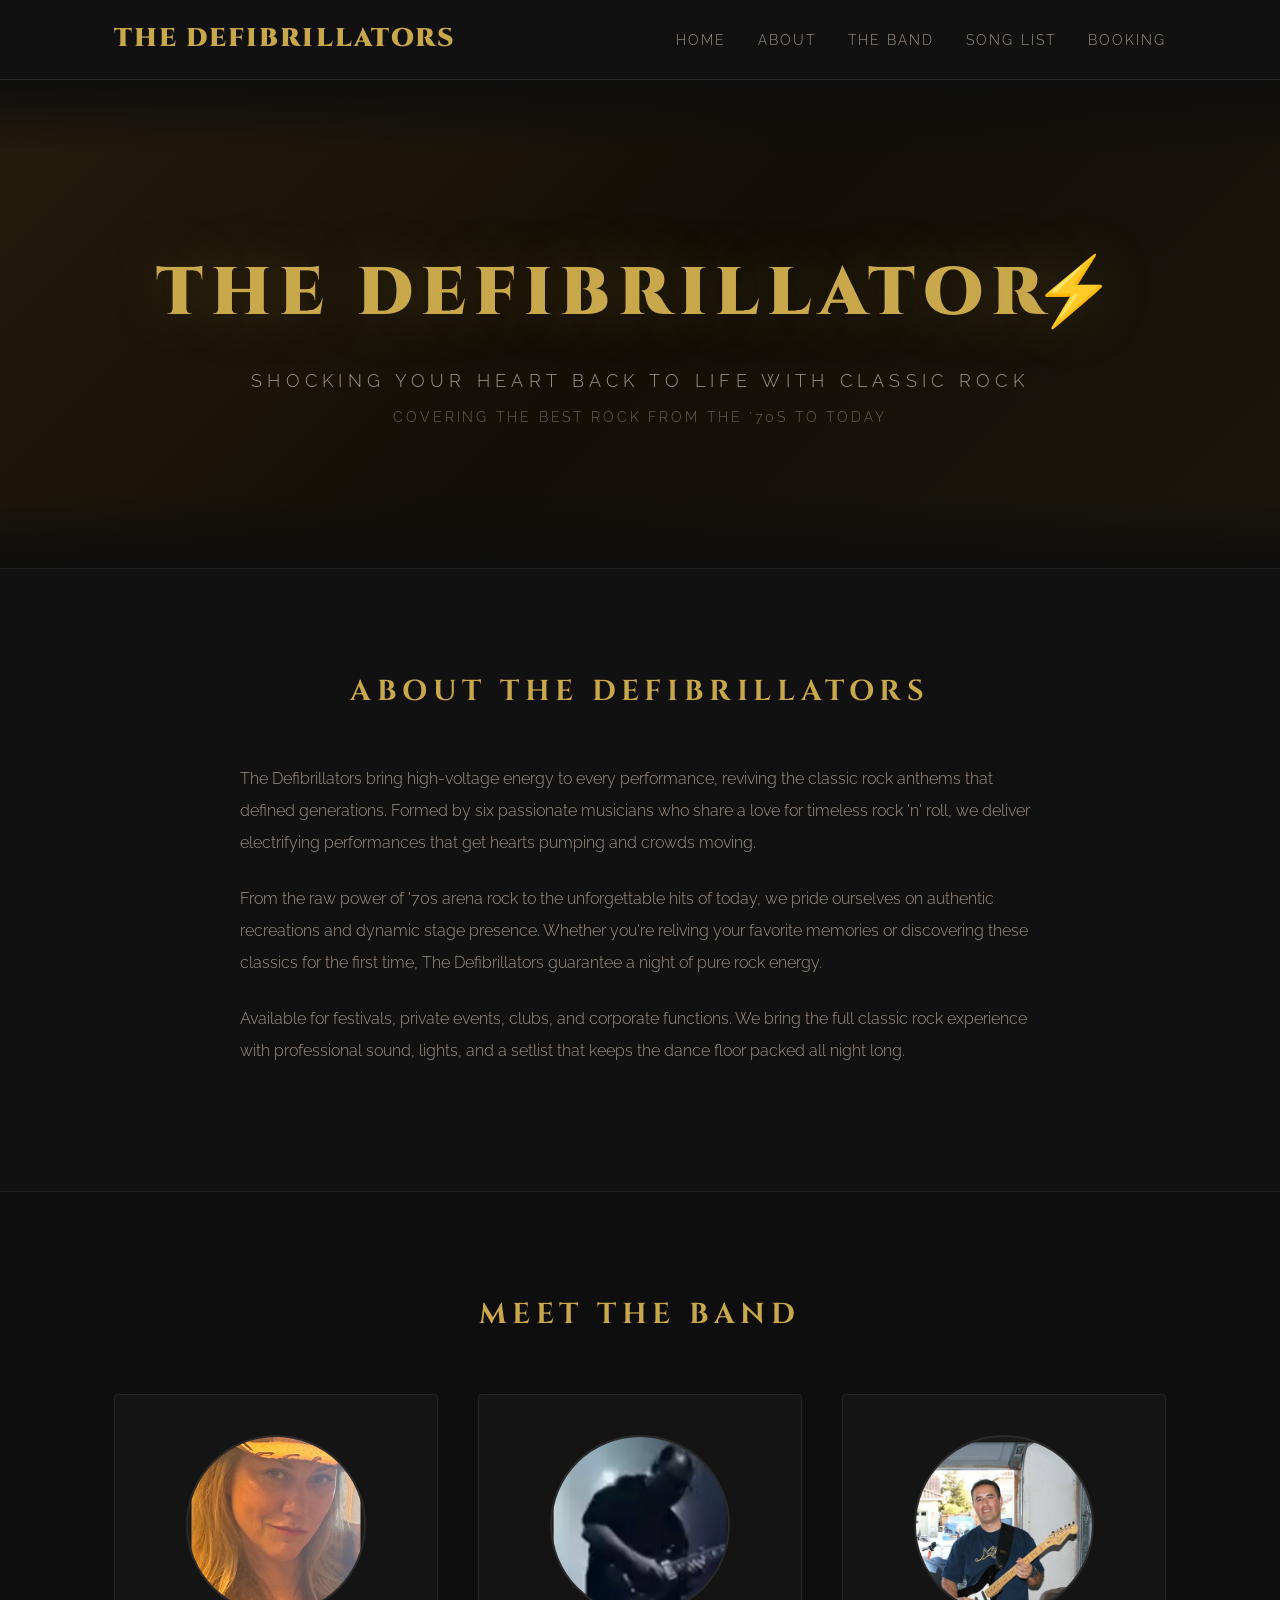
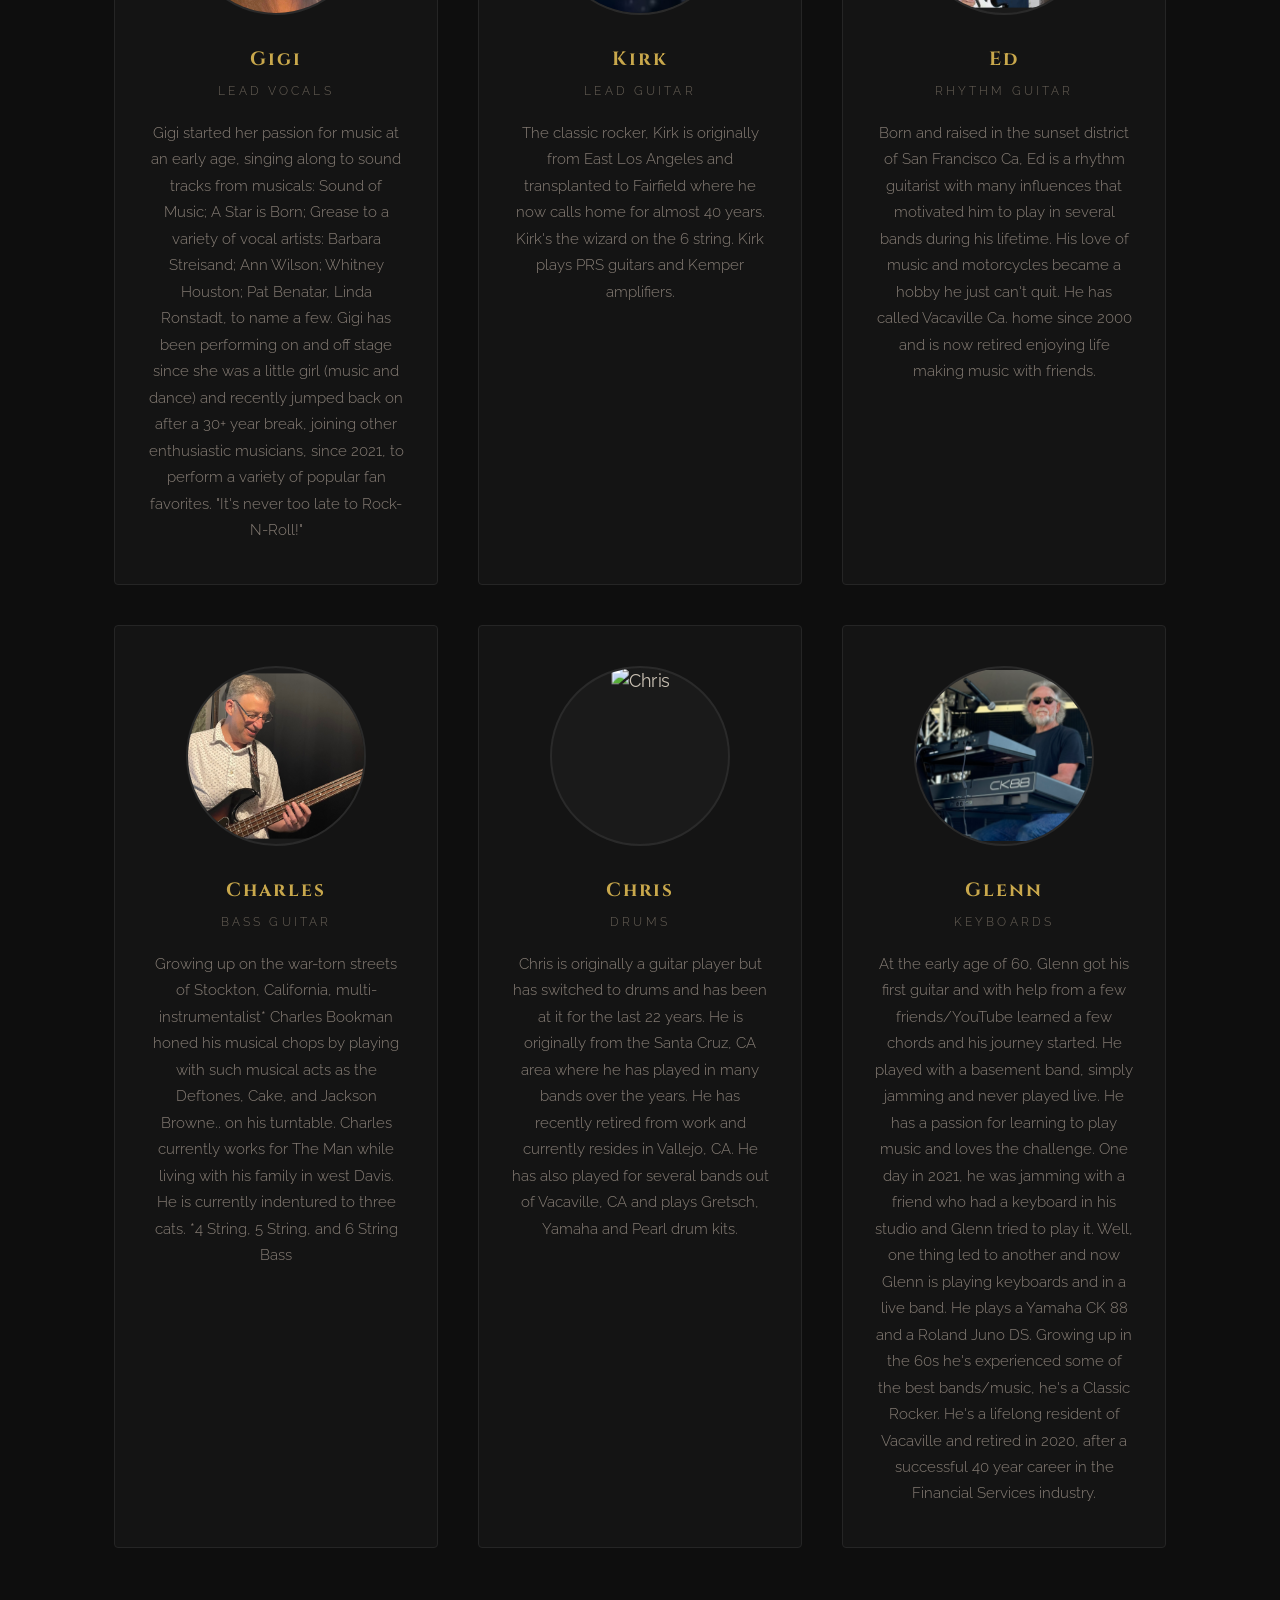
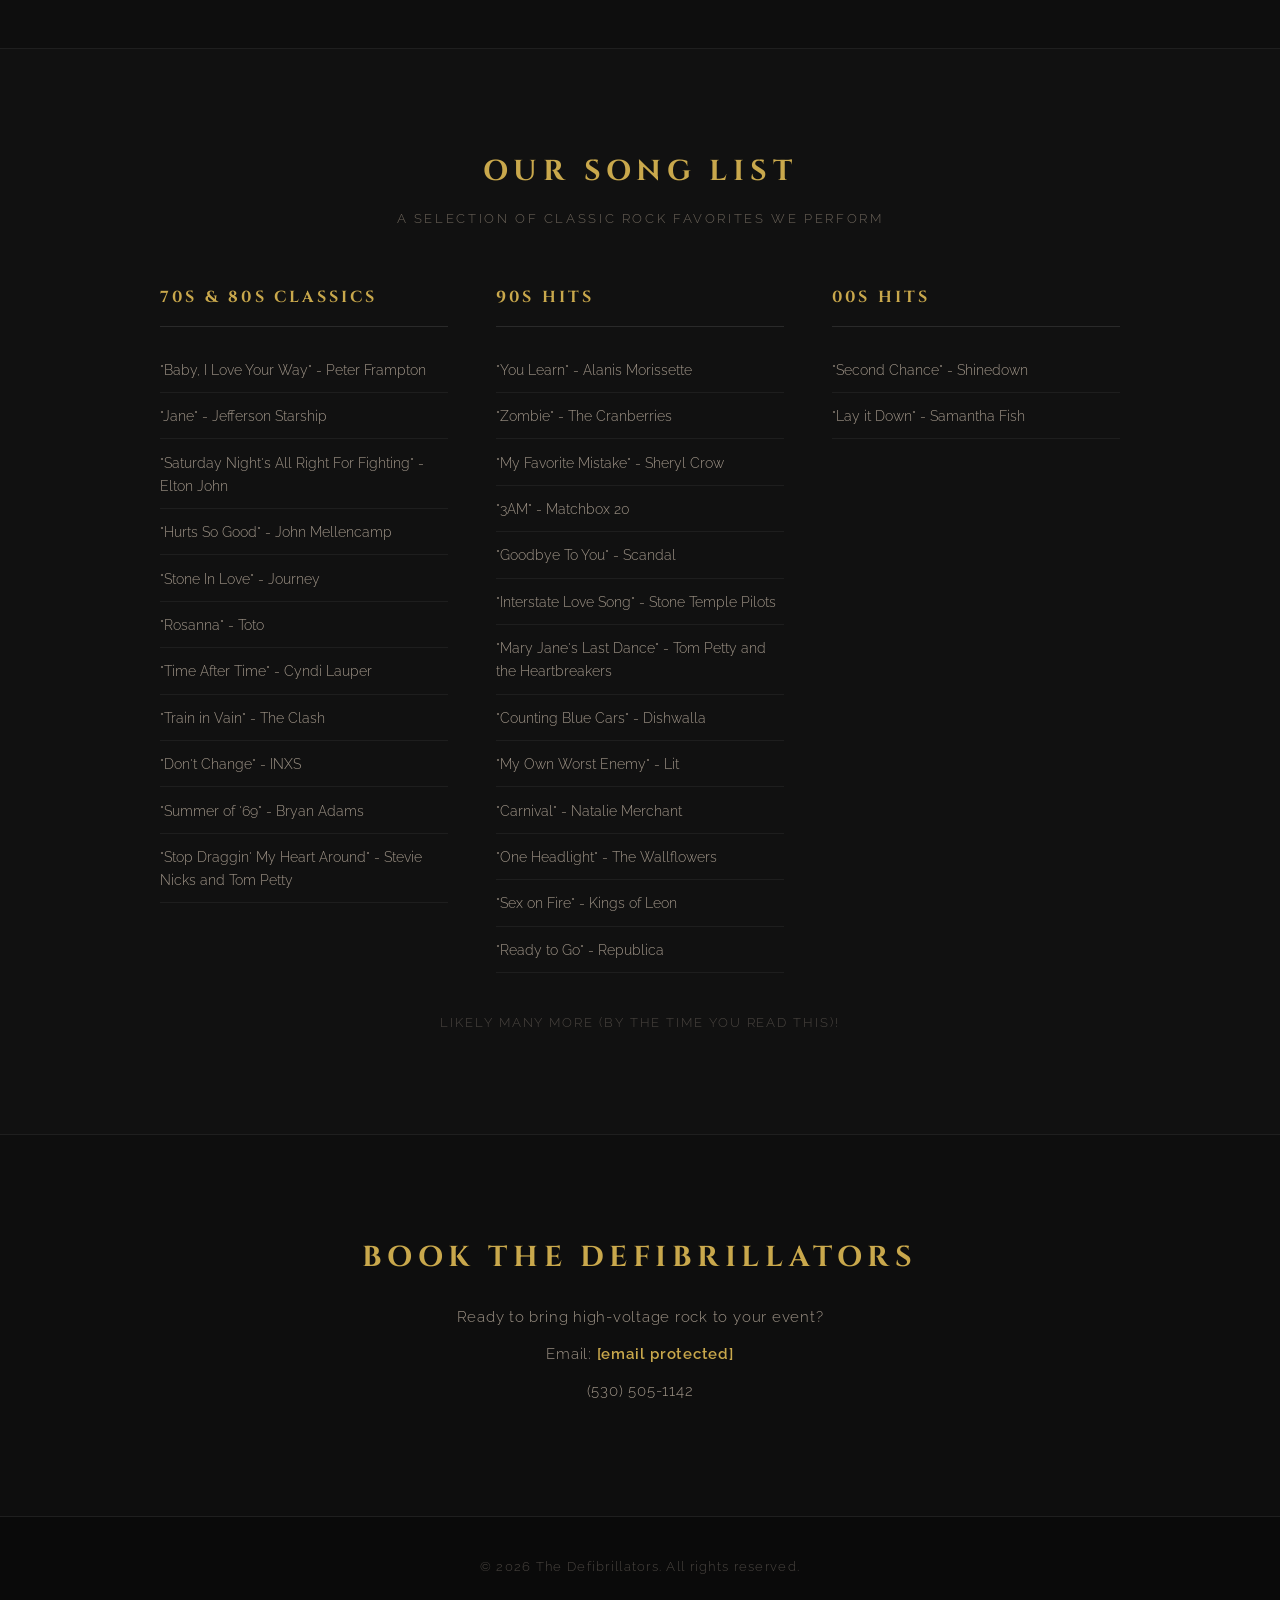
==== index.html @ 30bf66b8 "first commit" ====
<!DOCTYPE html>
<html lang="en">
<head>
    <meta charset="UTF-8">
    <meta name="viewport" content="width=device-width, initial-scale=1.0">
    <title>The Defibrillators - Classic Rock Cover Band</title>
    <link rel="stylesheet" href="styles.css">
</head>
<body>
    <header>
        <nav>
            <div class="logo">The Defibrillators</div>
            <ul class="nav-menu">
                <li><a href="index.html#home">Home</a></li>
                <li><a href="index.html#about">About</a></li>
                <li><a href="index.html#band">The Band</a></li>
                <li><a href="index.html#songs">Song List</a></li>
                <li><a href="index.html#contact">Booking</a></li>
            </ul>
        </nav>
    </header>

    <section id="home" class="hero">
        <div class="hero-content">
            <h1>The Defibrillator<span style="display:inline-block; margin-left:-0.30em; white-space:nowrap;">⚡</span></h1>
            <p class="tagline">Shocking your heart back to life with classic rock</p>
            <p class="subtitle">Covering the best rock from the '70s to today</p>
        </div>
    </section>

    <section id="about" class="about-section">
        <div class="container">
            <h2>About The Defibrillators</h2>
            <div class="band-bio">
                <p>The Defibrillators bring high-voltage energy to every performance, reviving the classic rock anthems that defined generations. Formed by six passionate musicians who share a love for timeless rock 'n' roll, we deliver electrifying performances that get hearts pumping and crowds moving.</p>
                <p>From the raw power of '70s arena rock to the unforgettable hits of today, we pride ourselves on authentic recreations and dynamic stage presence. Whether you're reliving your favorite memories or discovering these classics for the first time, The Defibrillators guarantee a night of pure rock energy.</p>
                <p>Available for festivals, private events, clubs, and corporate functions. We bring the full classic rock experience with professional sound, lights, and a setlist that keeps the dance floor packed all night long.</p>
            </div>
        </div>
    </section>

    <section id="band" class="musicians-section">
        <div class="container">
            <h2>Meet The Band</h2>
            <div class="musicians-grid">
                <div class="musician-card">
                    <div class="musician-photo">
			    <img src="gigi.jpg" alt="Kirk" style="transform: scale(1.3);">
                    </div>
                    <h3>Gigi</h3>
                    <p class="instrument">Lead Vocals</p>
                    <p class="bio">Gigi started her passion for music at an early age, singing along to sound tracks from musicals: Sound of Music; A Star is Born; Grease to a variety of vocal artists: Barbara Streisand; Ann Wilson; Whitney Houston; Pat Benatar, Linda Ronstadt, to name a few. Gigi has been performing on and off stage since she was a little girl (music and dance) and recently jumped back on after a 30+ year break, joining other enthusiastic musicians, since 2021, to perform a variety of popular fan favorites. "It's never too late to Rock-N-Roll!"</p>
                </div>

                <div class="musician-card">
                    <div class="musician-photo">
			    <img src="kirk.jpg" alt="Kirk" style="transform: scale(1.2);">
                    </div>
                    <h3>Kirk</h3>
                    <p class="instrument">Lead Guitar</p>
                    <p class="bio">The classic rocker, Kirk is originally from East Los Angeles and transplanted to Fairfield where he now calls home for almost 40 years. Kirk's the wizard on the 6 string. Kirk plays PRS guitars and Kemper amplifiers.</p>
                </div>

                <div class="musician-card">
                    <div class="musician-photo">
			    <img src="ed.jpg" alt="Ed" style="transform: scale(1.4);">
                    </div>
                    <h3>Ed</h3>
                    <p class="instrument">Rhythm Guitar</p>
                    <p class="bio">Born and raised in the sunset district of San Francisco Ca, Ed is a rhythm guitarist with many influences that motivated him to play in several bands during his lifetime. His love of music and motorcycles became a hobby he just can't quit. He has called Vacaville Ca. home since 2000 and is now retired enjoying life making music with friends.</p>
                </div>

                <div class="musician-card">
                    <div class="musician-photo">
			    <img src="charles.jpg" alt="Charles" style="transform: scale(1.4);">
                    </div>
                    <h3>Charles</h3>
                    <p class="instrument">Bass Guitar</p>
                    <p class="bio">Growing up on the war-torn streets of Stockton, California, multi-instrumentalist* Charles Bookman honed his musical chops by playing with such musical acts as the Deftones, Cake, and Jackson Browne.. on his turntable. Charles currently works for The Man while living with his family in west Davis. He is currently indentured to three cats. *4 String, 5 String, and 6 String Bass</p>
                </div>

                <div class="musician-card">
                    <div class="musician-photo">
			    <img src="chris.jpg" alt="Chris" style="transform: scale(1.1);">
                    </div>
                    <h3>Chris</h3>
                    <p class="instrument">Drums</p>
                    <p class="bio">Chris is originally a guitar player but has switched to drums and has been at it for the last 22 years. He is originally from the Santa Cruz, CA area where he has played in many bands over the years. He has recently retired from work and currently resides in Vallejo, CA. He has also played for several bands out of Vacaville, CA and plays Gretsch, Yamaha and Pearl drum kits.</p>
                </div>

                <div class="musician-card">
                    <div class="musician-photo">
			    <img src="glenn.jpg">
                    </div>
                    <h3>Glenn</h3>
                    <p class="instrument">Keyboards</p>
                    <p class="bio">At the early age of 60, Glenn got his first guitar and with help from a few friends/YouTube learned a few chords and his journey started. He played with a basement band, simply jamming and never played live. He has a passion for learning to play music and loves the challenge. One day in 2021, he was jamming with a friend who had a keyboard in his studio and Glenn tried to play it. Well, one thing led to another and now Glenn is playing keyboards and in a live band. He plays a Yamaha CK 88 and a Roland Juno DS. Growing up in the 60s he's experienced some of the best bands/music, he's a Classic Rocker. He's a lifelong resident of Vacaville and retired in 2020, after a successful 40 year career in the Financial Services industry.</p>
                </div>
            </div>
        </div>
    </section>

    <section id="songs" class="songs-section">
        <div class="container">
            <h2>Our Song List</h2>
            <p class="songs-intro">A selection of classic rock favorites we perform</p>
            
            <div class="songs-columns">
                <div class="song-column">
                    <h3>70s &amp; 80s Classics</h3>
                    <ul>
                        <li>"Baby, I Love Your Way" - Peter Frampton</li>
                        <li>"Jane" - Jefferson Starship</li>
                        <li>"Saturday Night's All Right For Fighting" - Elton John</li>
                        <li>"Hurts So Good" - John Mellencamp</li>
                        <li>"Stone In Love" - Journey</li>
                        <li>"Rosanna" - Toto</li>
                        <li>"Time After Time" - Cyndi Lauper</li>
                        <li>"Train in Vain" - The Clash</li>
                        <li>"Don't Change" - INXS</li>
                        <li>"Summer of '69" - Bryan Adams</li>
                        <li>"Stop Draggin' My Heart Around" - Stevie Nicks and Tom Petty</li>
                    </ul>
                </div>

                <div class="song-column">
                    <h3>90s Hits</h3>
                    <ul>
                        <li>"You Learn" - Alanis Morissette</li>
                        <li>"Zombie" - The Cranberries</li>
                        <li>"My Favorite Mistake" - Sheryl Crow</li>
                        <li>"3AM" - Matchbox 20</li>
                        <li>"Goodbye To You" - Scandal</li>
                        <li>"Interstate Love Song" - Stone Temple Pilots</li>
                        <li>"Mary Jane's Last Dance" - Tom Petty and the Heartbreakers</li>
                        <li>"Counting Blue Cars" - Dishwalla</li>
                        <li>"My Own Worst Enemy" - Lit</li>
                        <li>"Carnival" - Natalie Merchant</li>
                        <li>"One Headlight" - The Wallflowers</li>
                        <li>"Sex on Fire" - Kings of Leon</li>
                        <li>"Ready to Go" - Republica</li>
                    </ul>
                </div>

                <div class="song-column">
                    <h3>00s Hits</h3>
                    <ul>
                        <li>"Second Chance" - Shinedown</li>
                        <li>"Lay it Down" - Samantha Fish</li>
                    </ul>
                </div>
            </div>
            <p class="songs-note">Likely many more (by the time you read this)!</p>
        </div>
    </section>

    <section id="contact" class="contact-section">
        <div class="container">
            <h2>Book The Defibrillators</h2>
            <p>Ready to bring high-voltage rock to your event?</p>
            <p>Email: <a href="https://www.thedefibrillatorsband.com/cdn-cgi/l/email-protection#c0a2afafaba9aea780b4a8a5a4a5a6a9a2b2a9acaca1b4afb2b3eea3afad"><span class="__cf_email__" data-cfemail="4b2924242022252c0b3f232e2f2e2d2229392227272a3f24393865282426">[email&#160;protected]</span></a></p>

	    <script data-cfasync="false" src="cdn-cgi/scripts/5c5dd728/cloudflare-static/email-decode.min.js"></script><script>
// Phone number obfuscation
document.addEventListener('DOMContentLoaded', function() {
    var parts = ['(530)', ' 505', '-', '1142'];
    var phoneEl = document.getElementById('phone-number');
    if (phoneEl) {
        phoneEl.textContent = parts.join('');
    }
});
</script>
            <p> <span id="phone-number"></span> </p>
        </div>
    </section>

    <footer>
        <p>&copy; 2026 The Defibrillators. All rights reserved.</p>
    </footer>
</body>
</html>
---- styles.css ----
/* styles.css - The Defibrillators Band Website */

@import url('https://fonts.googleapis.com/css2?family=Cinzel:wght@400;700;900&family=Raleway:wght@300;400;600&display=swap');

* {
    margin: 0;
    padding: 0;
    box-sizing: border-box;
}

body {
    font-family: 'Raleway', sans-serif;
    line-height: 1.6;
    color: #c9c0b3;
    background-color: #0e0e0e;
}

.container {
    max-width: 1100px;
    margin: 0 auto;
    padding: 0 24px;
}

/* ----------------------------------------
   Header & Navigation
   ---------------------------------------- */
header {
    background: #111111;
    border-bottom: 1px solid #2a2a2a;
    padding: 1.2rem 0;
    position: sticky;
    top: 0;
    z-index: 1000;
}

nav {
    max-width: 1100px;
    margin: 0 auto;
    padding: 0 24px;
    display: flex;
    justify-content: space-between;
    align-items: center;
}

.logo {
    font-family: 'Cinzel', serif;
    font-size: 1.6rem;
    font-weight: 900;
    letter-spacing: 0.08em;
    color: #c9a84c;
    text-transform: uppercase;
}

.nav-menu {
    display: flex;
    list-style: none;
    gap: 2rem;
}

.nav-menu a {
    font-family: 'Raleway', sans-serif;
    color: #a09588;
    text-decoration: none;
    font-weight: 300;
    font-size: 0.85rem;
    letter-spacing: 0.15em;
    text-transform: uppercase;
    transition: color 0.3s;
}

.nav-menu a:hover {
    color: #c9a84c;
}

/* ----------------------------------------
   Hero Section
   ---------------------------------------- */
.hero {
    position: relative;
    background: #0e0e0e;
    color: #fff;
    padding: 160px 20px 140px;
    text-align: center;
    overflow: hidden;
}

.hero::before {
    content: '';
    position: absolute;
    inset: 0;
    background:
        linear-gradient(180deg, #0e0e0e 0%, transparent 15%, transparent 85%, #0e0e0e 100%),
        linear-gradient(135deg, rgba(60, 40, 10, 0.5) 0%, rgba(20, 15, 5, 0.8) 50%, rgba(40, 30, 10, 0.5) 100%);
    z-index: 0;
}

.hero-content {
    position: relative;
    z-index: 1;
}

.hero-content h1 {
    font-family: 'Cinzel', serif;
    font-size: 4.2rem;
    font-weight: 900;
    letter-spacing: 0.12em;
    text-transform: uppercase;
    color: #c9a84c;
    margin-bottom: 1.2rem;
    text-shadow: 0 0 60px rgba(201, 168, 76, 0.25);
}

.bolt {
    display: inline-block;
    margin-left: -0.42em;
    text-shadow: none;
}

.tagline {
    font-family: 'Raleway', sans-serif;
    font-size: 1.1rem;
    font-weight: 300;
    letter-spacing: 0.3em;
    text-transform: uppercase;
    color: #a09588;
    margin-bottom: 0.6rem;
}

.subtitle {
    font-family: 'Raleway', sans-serif;
    font-size: 0.9rem;
    font-weight: 300;
    letter-spacing: 0.2em;
    text-transform: uppercase;
    color: #6b6359;
}

/* ----------------------------------------
   About Section
   ---------------------------------------- */
.about-section {
    padding: 100px 20px;
    background: #111111;
    border-top: 1px solid #1f1f1f;
    border-bottom: 1px solid #1f1f1f;
}

.about-section h2 {
    font-family: 'Cinzel', serif;
    font-size: 1.8rem;
    font-weight: 700;
    letter-spacing: 0.2em;
    text-transform: uppercase;
    color: #c9a84c;
    text-align: center;
    margin-bottom: 3rem;
}

.band-bio p {
    font-size: 1rem;
    font-weight: 300;
    line-height: 2;
    max-width: 800px;
    margin-left: auto;
    margin-right: auto;
    margin-bottom: 1.5rem;
    color: #a09588;
}

/* ----------------------------------------
   Musicians Section
   ---------------------------------------- */
.musicians-section {
    padding: 100px 20px;
    background: #0e0e0e;
}

.musicians-section h2 {
    font-family: 'Cinzel', serif;
    font-size: 1.8rem;
    font-weight: 700;
    letter-spacing: 0.2em;
    text-transform: uppercase;
    color: #c9a84c;
    text-align: center;
    margin-bottom: 3.5rem;
}

.musicians-grid {
    display: grid;
    grid-template-columns: repeat(auto-fit, minmax(300px, 1fr));
    gap: 2.5rem;
    max-width: 1100px;
    margin: 0 auto;
}

.musician-card {
    background: #141414;
    border: 1px solid #252525;
    border-radius: 4px;
    padding: 2.5rem 2rem;
    text-align: center;
    transition: border-color 0.4s, box-shadow 0.4s;
}

.musician-card:hover {
    border-color: #c9a84c;
    box-shadow: 0 0 30px rgba(201, 168, 76, 0.08);
}

.musician-photo {
    width: 180px;
    height: 180px;
    margin: 0 auto 1.8rem;
    border-radius: 50%;
    overflow: hidden;
    border: 2px solid #2a2a2a;
    background: #1a1a1a;
    transition: border-color 0.4s;
}
.musician-photo img {
	width: 100%;
	height: 100%;
	object-fit: contain;
}
.musician-card:hover .musician-photo {
    border-color: #c9a84c;
}

.photo-placeholder {
    width: 100%;
    height: 100%;
    display: flex;
    align-items: center;
    justify-content: center;
    color: #4a4540;
    font-size: 0.85rem;
    letter-spacing: 0.15em;
    text-transform: uppercase;
    font-family: 'Raleway', sans-serif;
    font-weight: 300;
}

.musician-card h3 {
    font-family: 'Cinzel', serif;
    font-size: 1.2rem;
    font-weight: 700;
    letter-spacing: 0.1em;
    color: #c9a84c;
    margin-bottom: 0.4rem;
}

.instrument {
    font-size: 0.78rem;
    font-weight: 300;
    letter-spacing: 0.25em;
    text-transform: uppercase;
    color: #6b6359;
    margin-bottom: 1.2rem;
}

.bio {
    font-size: 0.92rem;
    font-weight: 300;
    line-height: 1.8;
    color: #8a8078;
}

/* ----------------------------------------
   Songs Section
   ---------------------------------------- */
.songs-section {
    padding: 100px 20px;
    background: #111111;
    border-top: 1px solid #1f1f1f;
    border-bottom: 1px solid #1f1f1f;
}

.songs-section h2 {
    font-family: 'Cinzel', serif;
    font-size: 1.8rem;
    font-weight: 700;
    letter-spacing: 0.2em;
    text-transform: uppercase;
    color: #c9a84c;
    text-align: center;
    margin-bottom: 0.8rem;
}

.songs-intro {
    text-align: center;
    font-size: 0.82rem;
    font-weight: 300;
    letter-spacing: 0.2em;
    text-transform: uppercase;
    color: #6b6359;
    margin-bottom: 3.5rem;
}

.songs-columns {
    display: grid;
    grid-template-columns: repeat(auto-fit, minmax(280px, 1fr));
    gap: 3rem;
    max-width: 960px;
    margin: 0 auto 2rem;
}

.song-column h3 {
    font-family: 'Cinzel', serif;
    font-size: 1rem;
    font-weight: 700;
    letter-spacing: 0.2em;
    text-transform: uppercase;
    color: #c9a84c;
    padding-bottom: 1rem;
    margin-bottom: 1.2rem;
    border-bottom: 1px solid #2a2a2a;
}

.song-column ul {
    list-style: none;
}

.song-column li {
    padding: 0.7rem 0;
    border-bottom: 1px solid #1e1e1e;
    font-size: 0.9rem;
    font-weight: 300;
    color: #a09588;
    transition: color 0.3s, padding-left 0.3s;
    padding-left: 0;
}

.song-column li:hover {
    color: #c9a84c;
    padding-left: 10px;
}

.songs-note {
    text-align: center;
    font-size: 0.8rem;
    font-weight: 300;
    letter-spacing: 0.15em;
    text-transform: uppercase;
    color: #4a4540;
    margin-top: 2.5rem;
}

/* ----------------------------------------
   Contact Section
   ---------------------------------------- */
.contact-section {
    padding: 100px 20px;
    background: #0e0e0e;
    color: #a09588;
    text-align: center;
}

.contact-section h2 {
    font-family: 'Cinzel', serif;
    font-size: 1.8rem;
    font-weight: 700;
    letter-spacing: 0.2em;
    text-transform: uppercase;
    color: #c9a84c;
    margin-bottom: 1.5rem;
}

.contact-section p {
    font-size: 0.95rem;
    font-weight: 300;
    margin-bottom: 0.8rem;
    letter-spacing: 0.05em;
}

.contact-section a {
    color: #c9a84c;
    text-decoration: none;
    font-weight: 600;
    transition: color 0.3s;
}

.contact-section a:hover {
    color: #e0c56a;
}

/* ----------------------------------------
   Footer
   ---------------------------------------- */
footer {
    background: #0a0a0a;
    border-top: 1px solid #1f1f1f;
    color: #4a4540;
    text-align: center;
    padding: 2.5rem;
    font-size: 0.8rem;
    font-weight: 300;
    letter-spacing: 0.1em;
}

/* ----------------------------------------
   Responsive Design
   ---------------------------------------- */
@media (max-width: 768px) {
    nav {
        flex-direction: column;
        gap: 1.2rem;
    }

    .nav-menu {
        flex-wrap: wrap;
        justify-content: center;
        gap: 1rem 1.5rem;
    }

    .hero-content h1 {
        font-size: 2.6rem;
    }

    .tagline {
        font-size: 0.85rem;
        letter-spacing: 0.18em;
    }

    .musicians-grid {
        grid-template-columns: 1fr;
        max-width: 480px;
    }

    .songs-columns {
        grid-template-columns: 1fr;
        max-width: 400px;
        margin-left: auto;
        margin-right: auto;
    }
}

@media (max-width: 480px) {
    .logo {
        font-size: 1.3rem;
    }

    .hero-content h1 {
        font-size: 1.9rem;
        letter-spacing: 0.06em;
    }

    .about-section h2,
    .musicians-section h2,
    .songs-section h2,
    .contact-section h2 {
        font-size: 1.4rem;
        letter-spacing: 0.12em;
    }
}
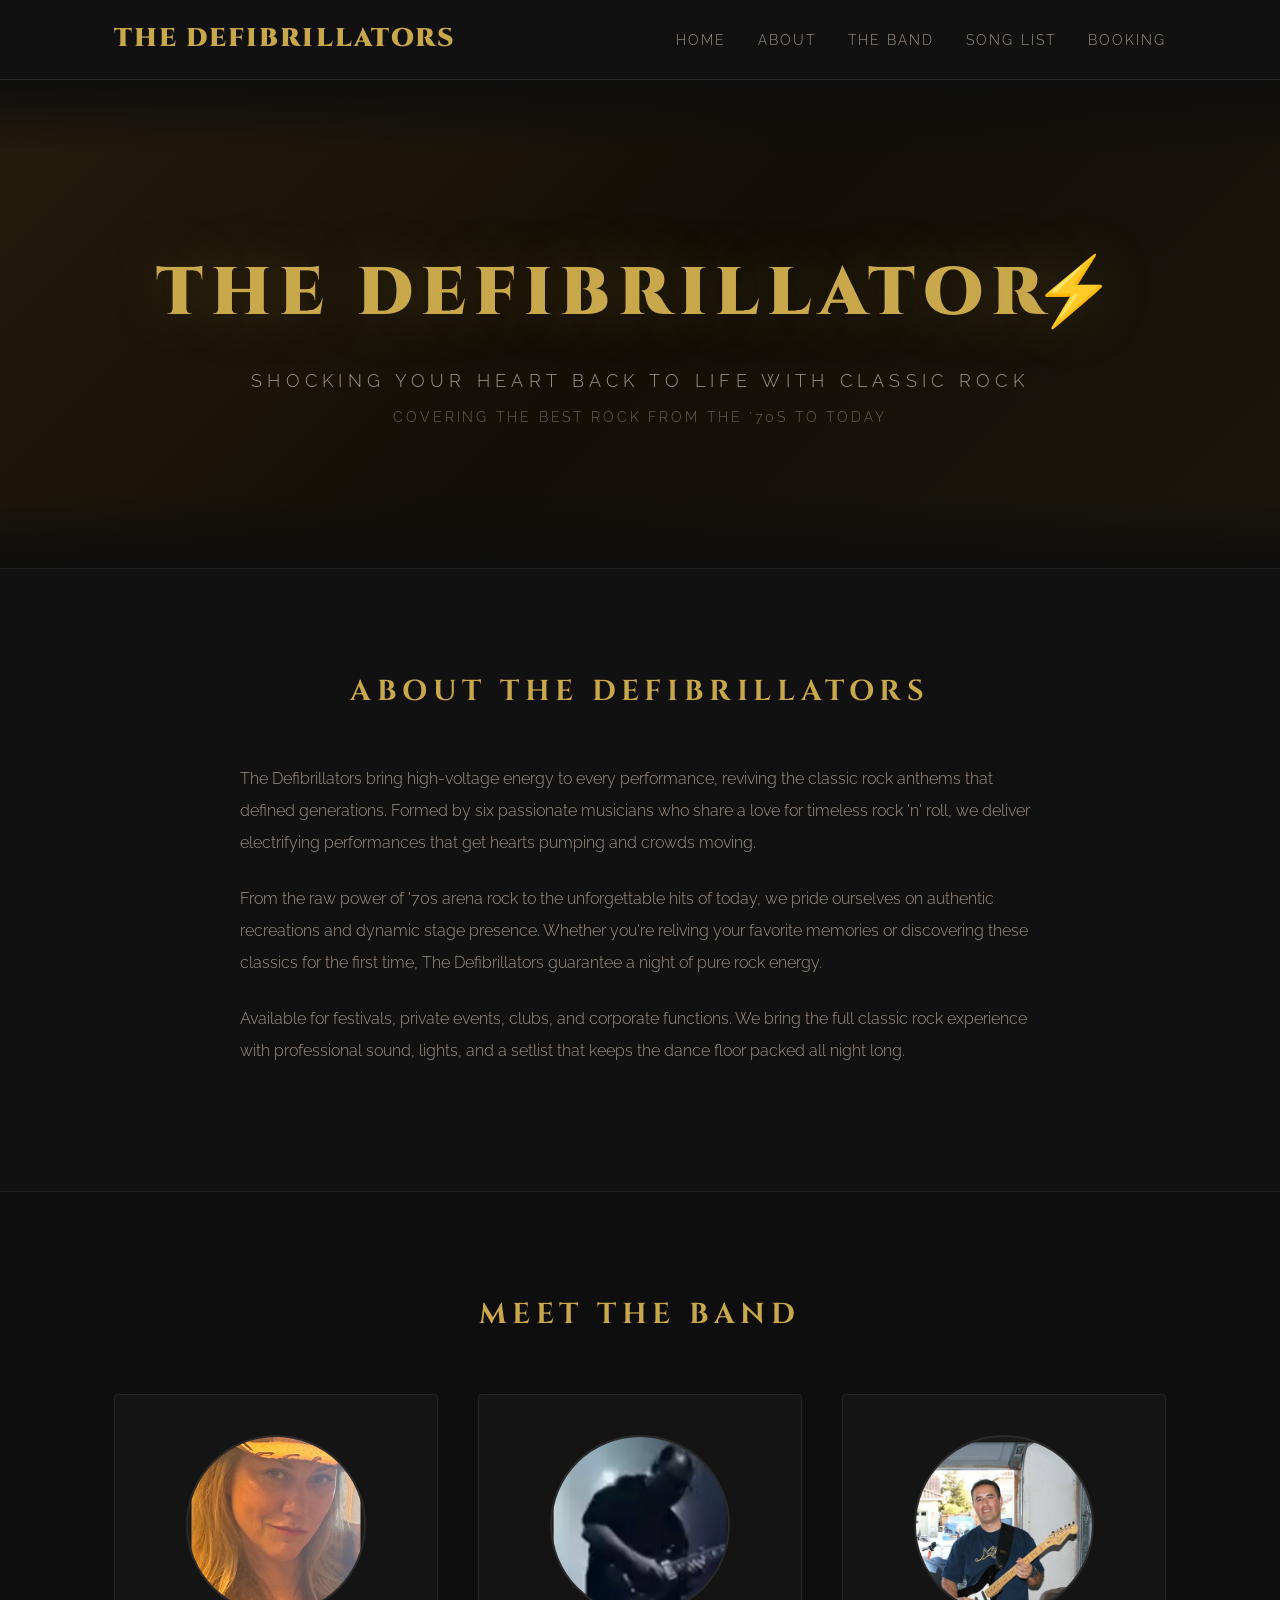
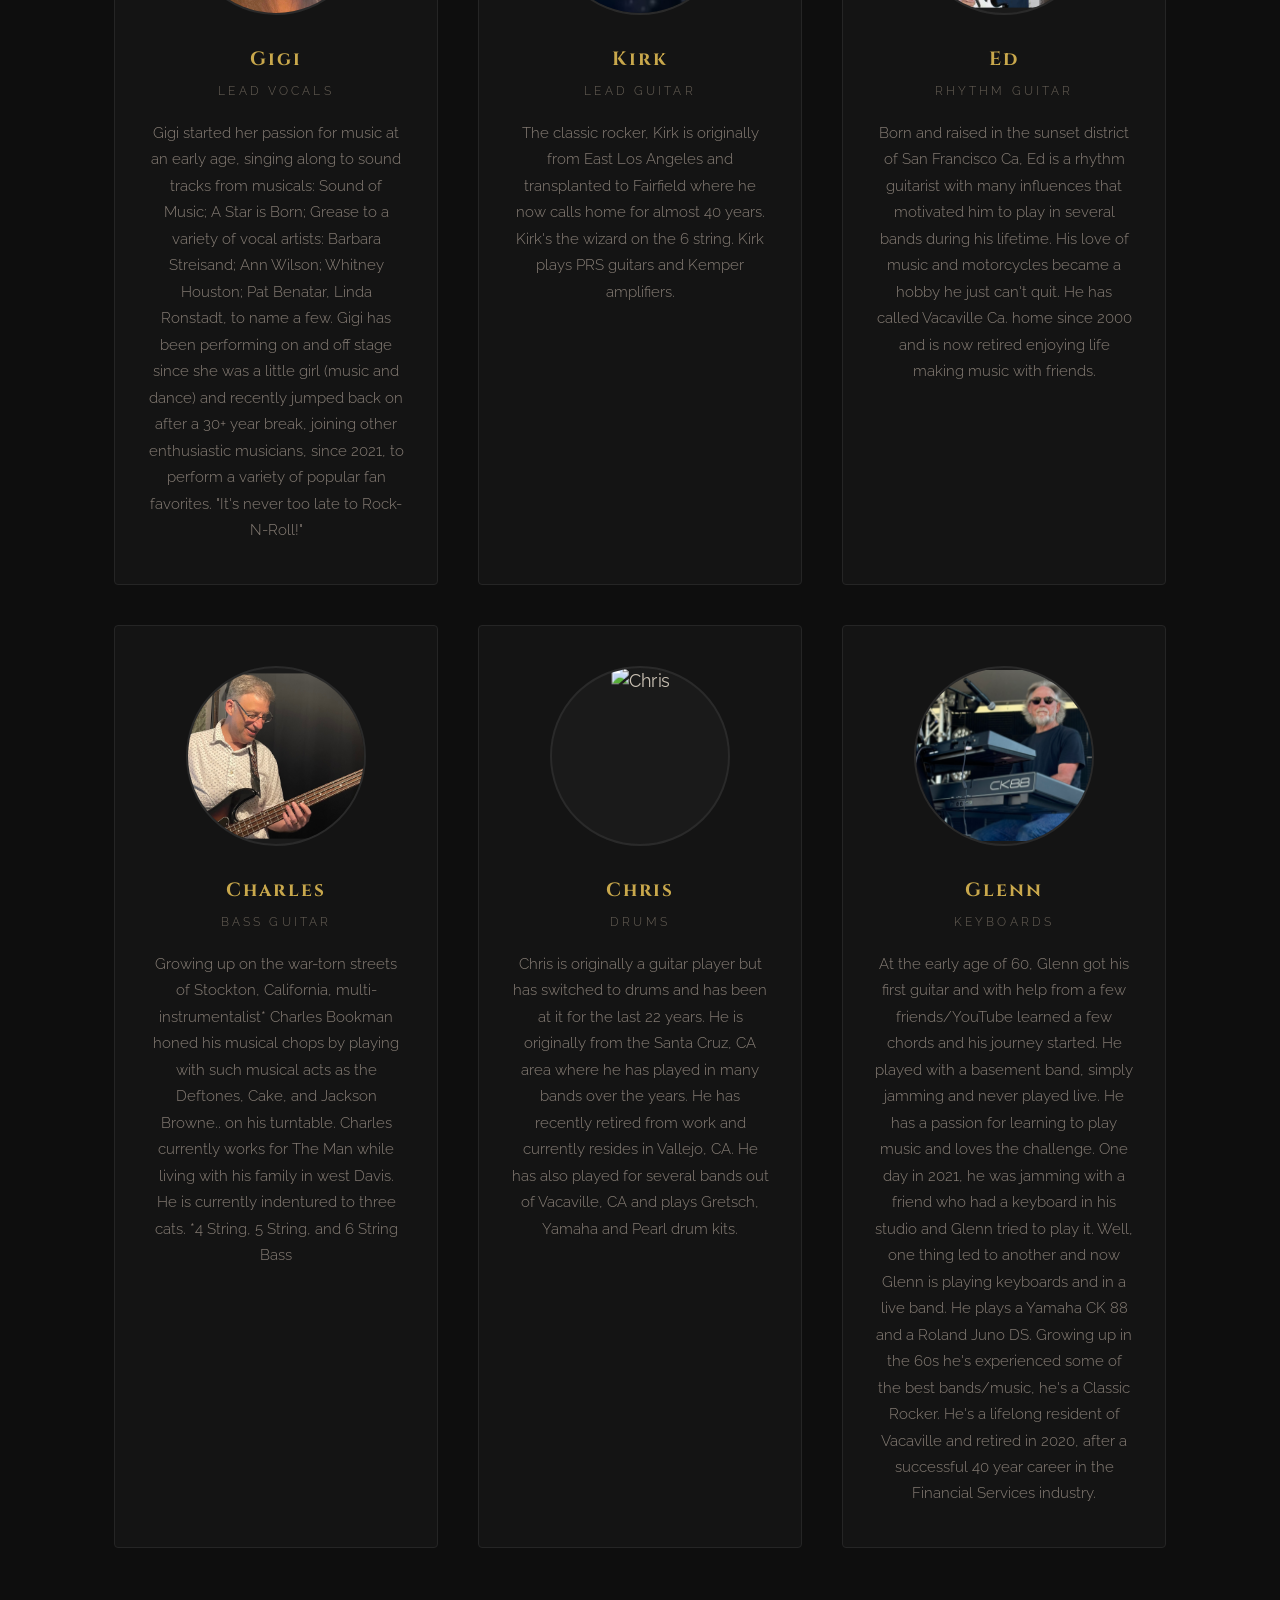
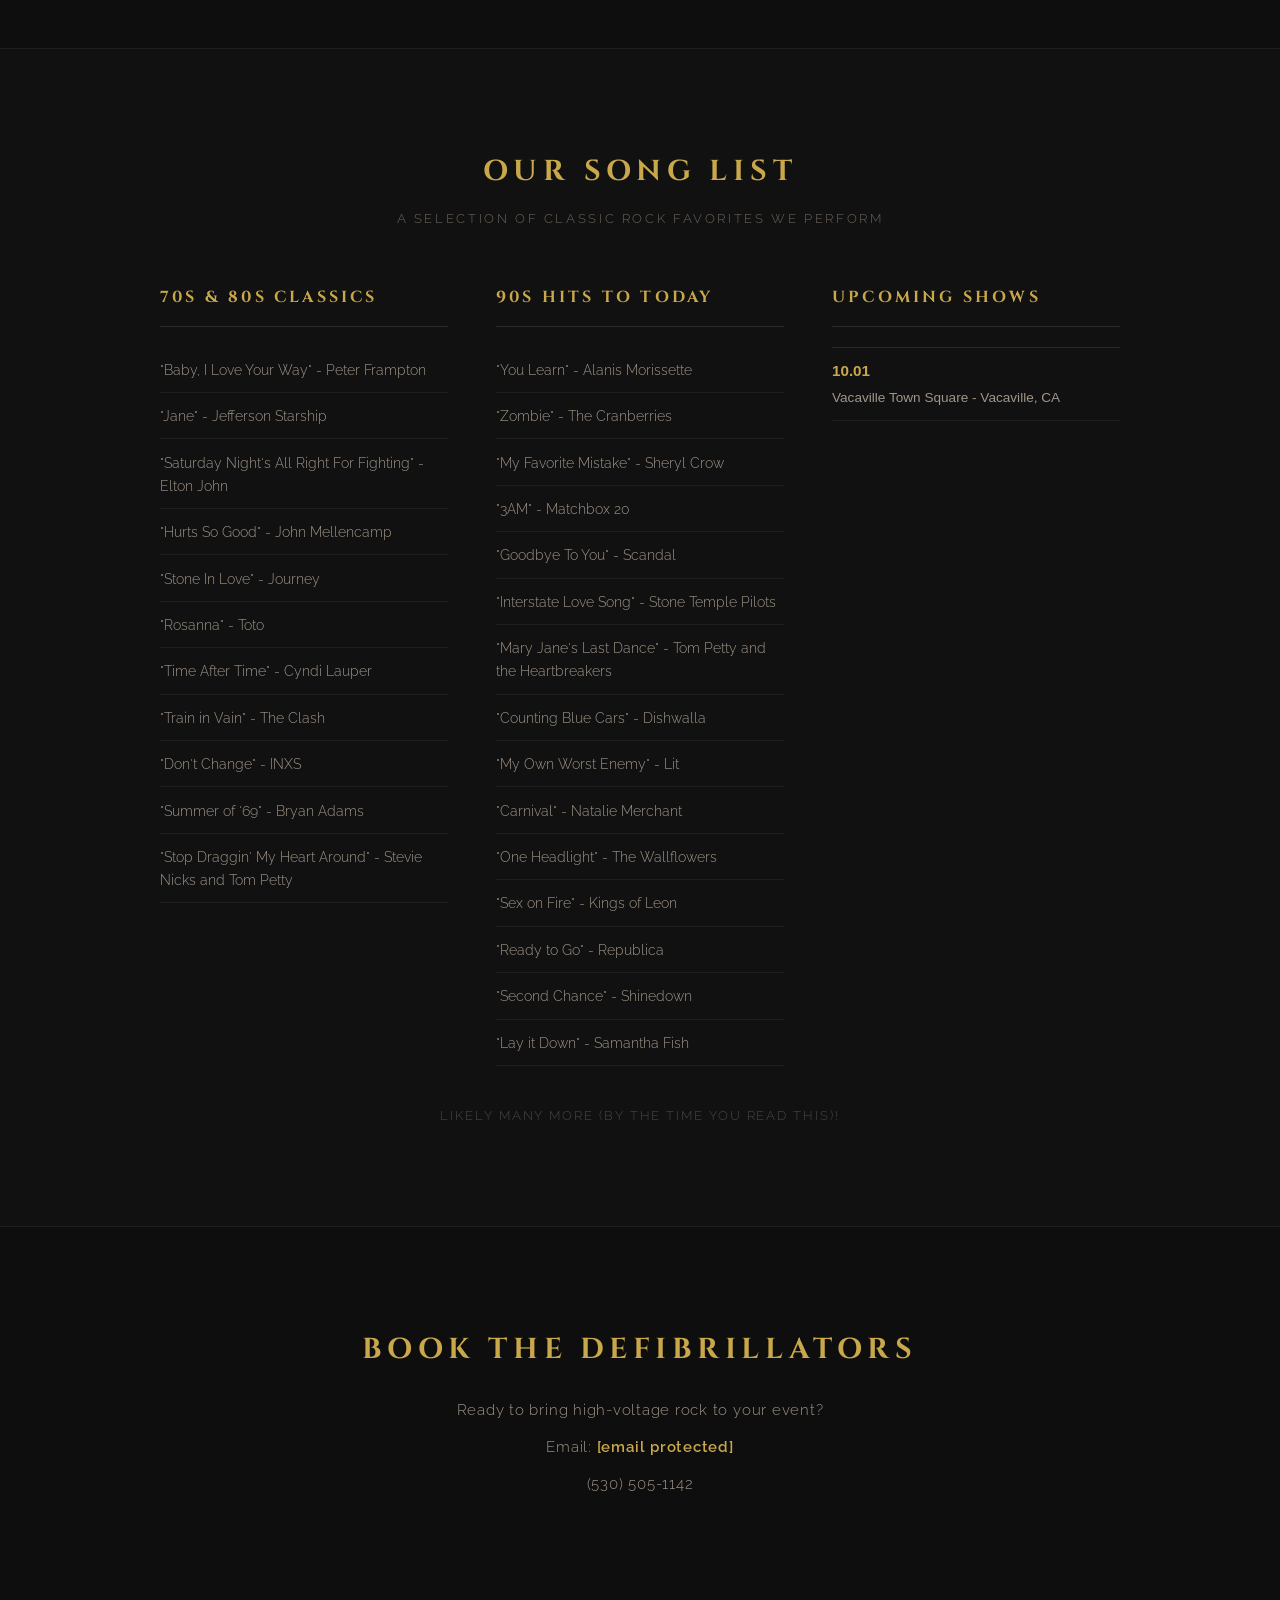
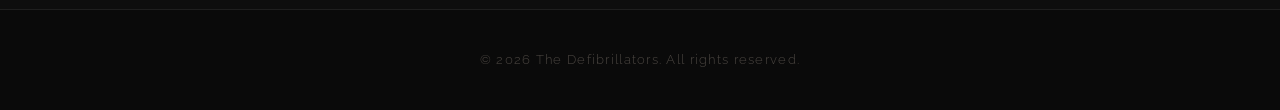
==== commit 18fe1fd1: "Update song list and add Upcoming Shows column - Rename center column to '90s Hits to Today' and mer" ====
--- a/index.html
+++ b/index.html
@@ -124,7 +124,7 @@
                 </div>
 
                 <div class="song-column">
-                    <h3>90s Hits</h3>
+                    <h3>90s Hits to Today</h3>
                     <ul>
                         <li>"You Learn" - Alanis Morissette</li>
                         <li>"Zombie" - The Cranberries</li>
@@ -139,14 +139,18 @@
                         <li>"One Headlight" - The Wallflowers</li>
                         <li>"Sex on Fire" - Kings of Leon</li>
                         <li>"Ready to Go" - Republica</li>
+                        <li>"Second Chance" - Shinedown</li>
+                        <li>"Lay it Down" - Samantha Fish</li>
                     </ul>
                 </div>
 
                 <div class="song-column">
-                    <h3>00s Hits</h3>
-                    <ul>
-                        <li>"Second Chance" - Shinedown</li>
-                        <li>"Lay it Down" - Samantha Fish</li>
+                    <h3>Upcoming Shows</h3>
+                    <ul class="show-list">
+                        <li class="show-item">
+                            <div class="show-date">10.01</div>
+                            <div class="show-venue">Vacaville Town Square - Vacaville, CA</div>
+                        </li>
                     </ul>
                 </div>
             </div>
--- a/styles.css
+++ b/styles.css
@@ -336,6 +336,35 @@
     padding-left: 10px;
 }
 
+/* Shows list */
+.show-list {
+    list-style: none;
+    padding: 0;
+}
+
+.show-item {
+    padding: 14px 0;
+    border-bottom: 1px solid #2a2a2a;
+}
+
+.show-item:first-child {
+    border-top: 1px solid #2a2a2a;
+}
+
+.show-date {
+    font-size: 0.95rem;
+    color: #c9a84c;
+    font-family: 'Arial', sans-serif;
+    font-weight: bold;
+    margin-bottom: 4px;
+}
+
+.show-venue {
+    font-size: 0.85rem;
+    color: #a09588;
+    font-family: 'Arial', sans-serif;
+}
+
 .songs-note {
     text-align: center;
     font-size: 0.8rem;
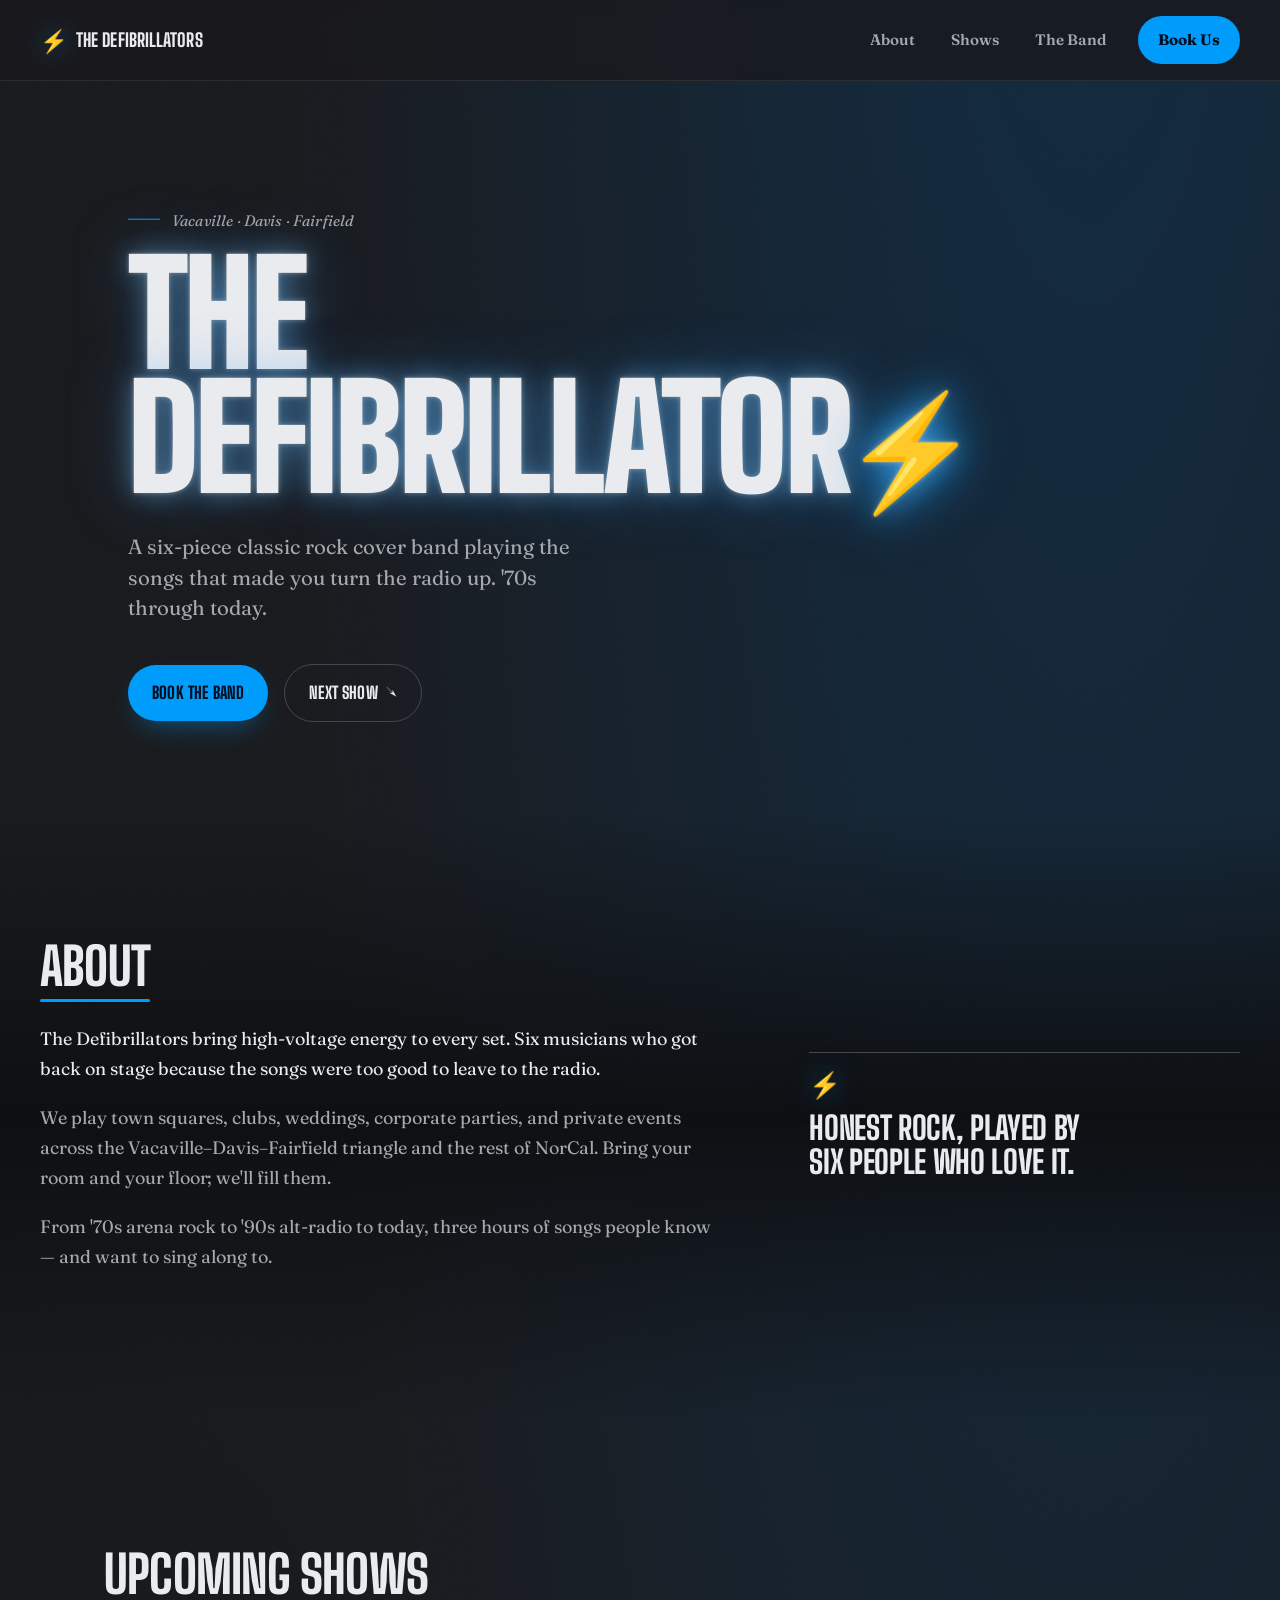
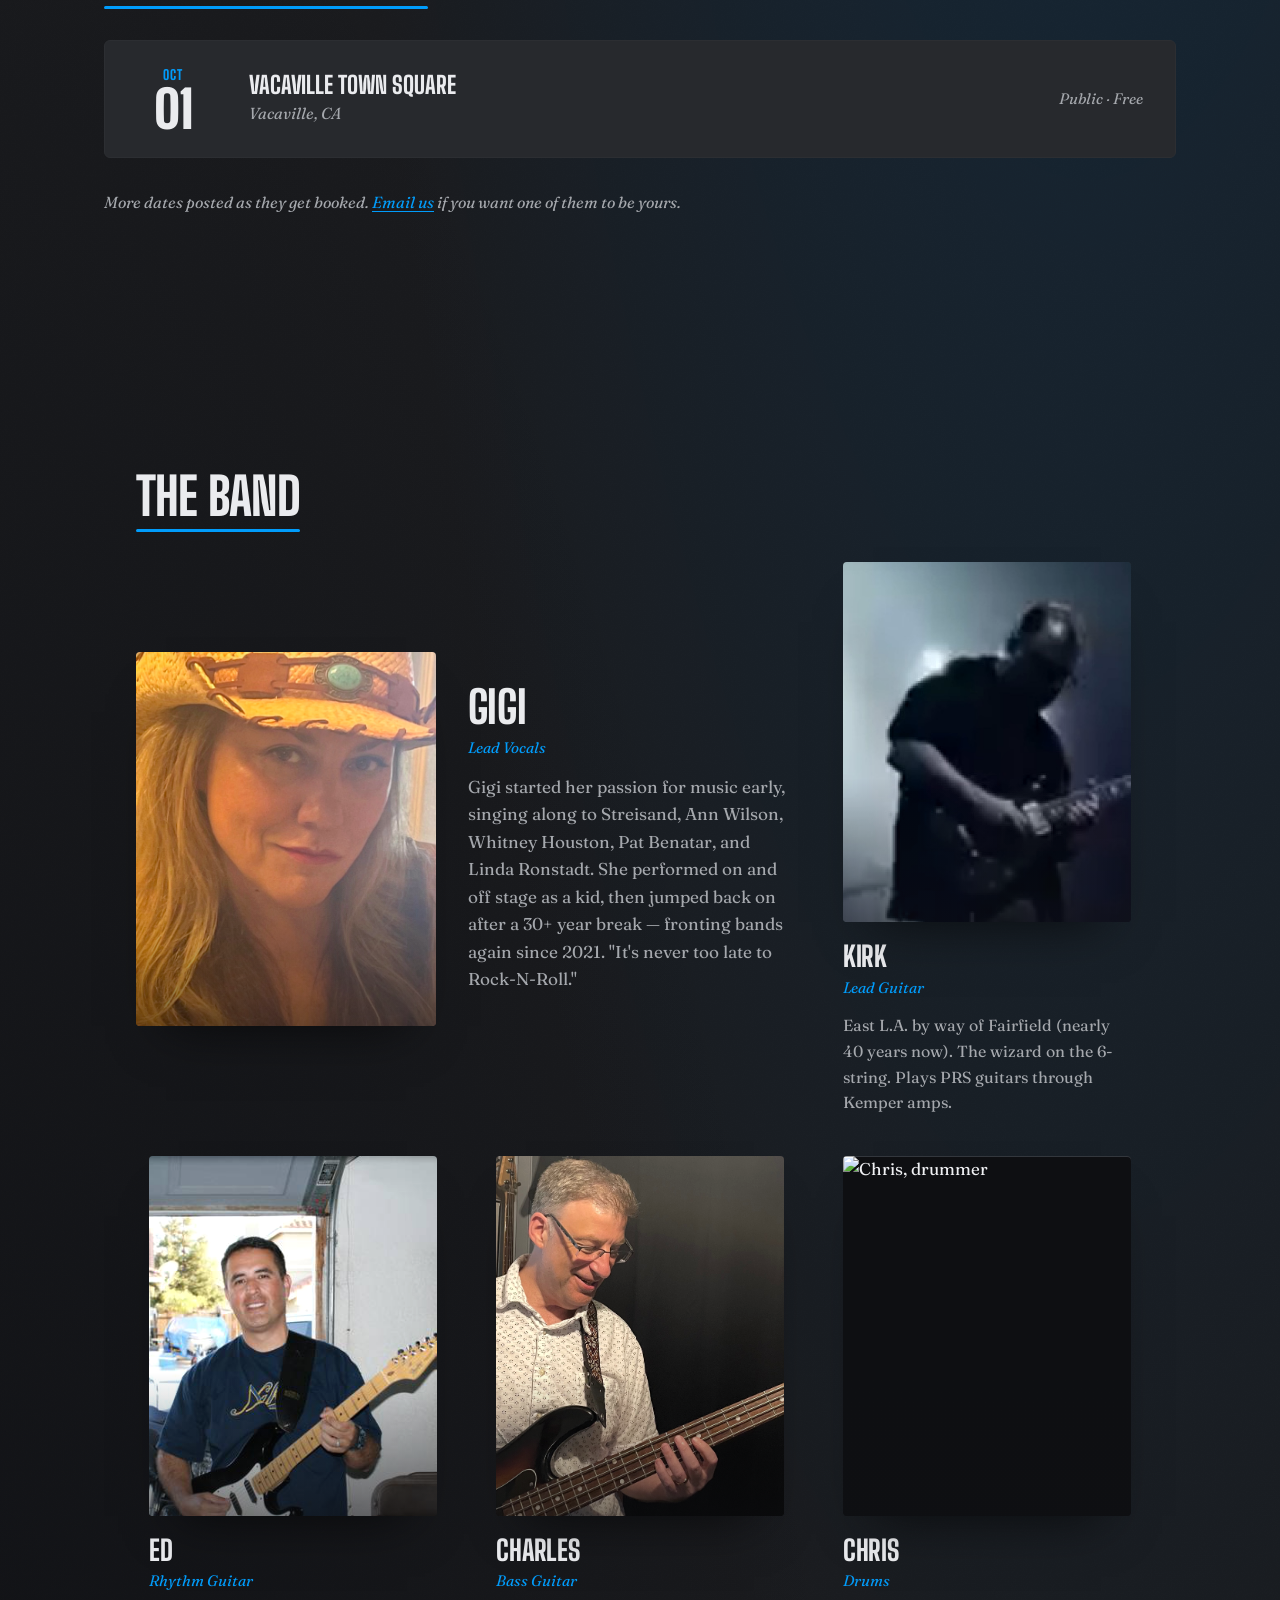
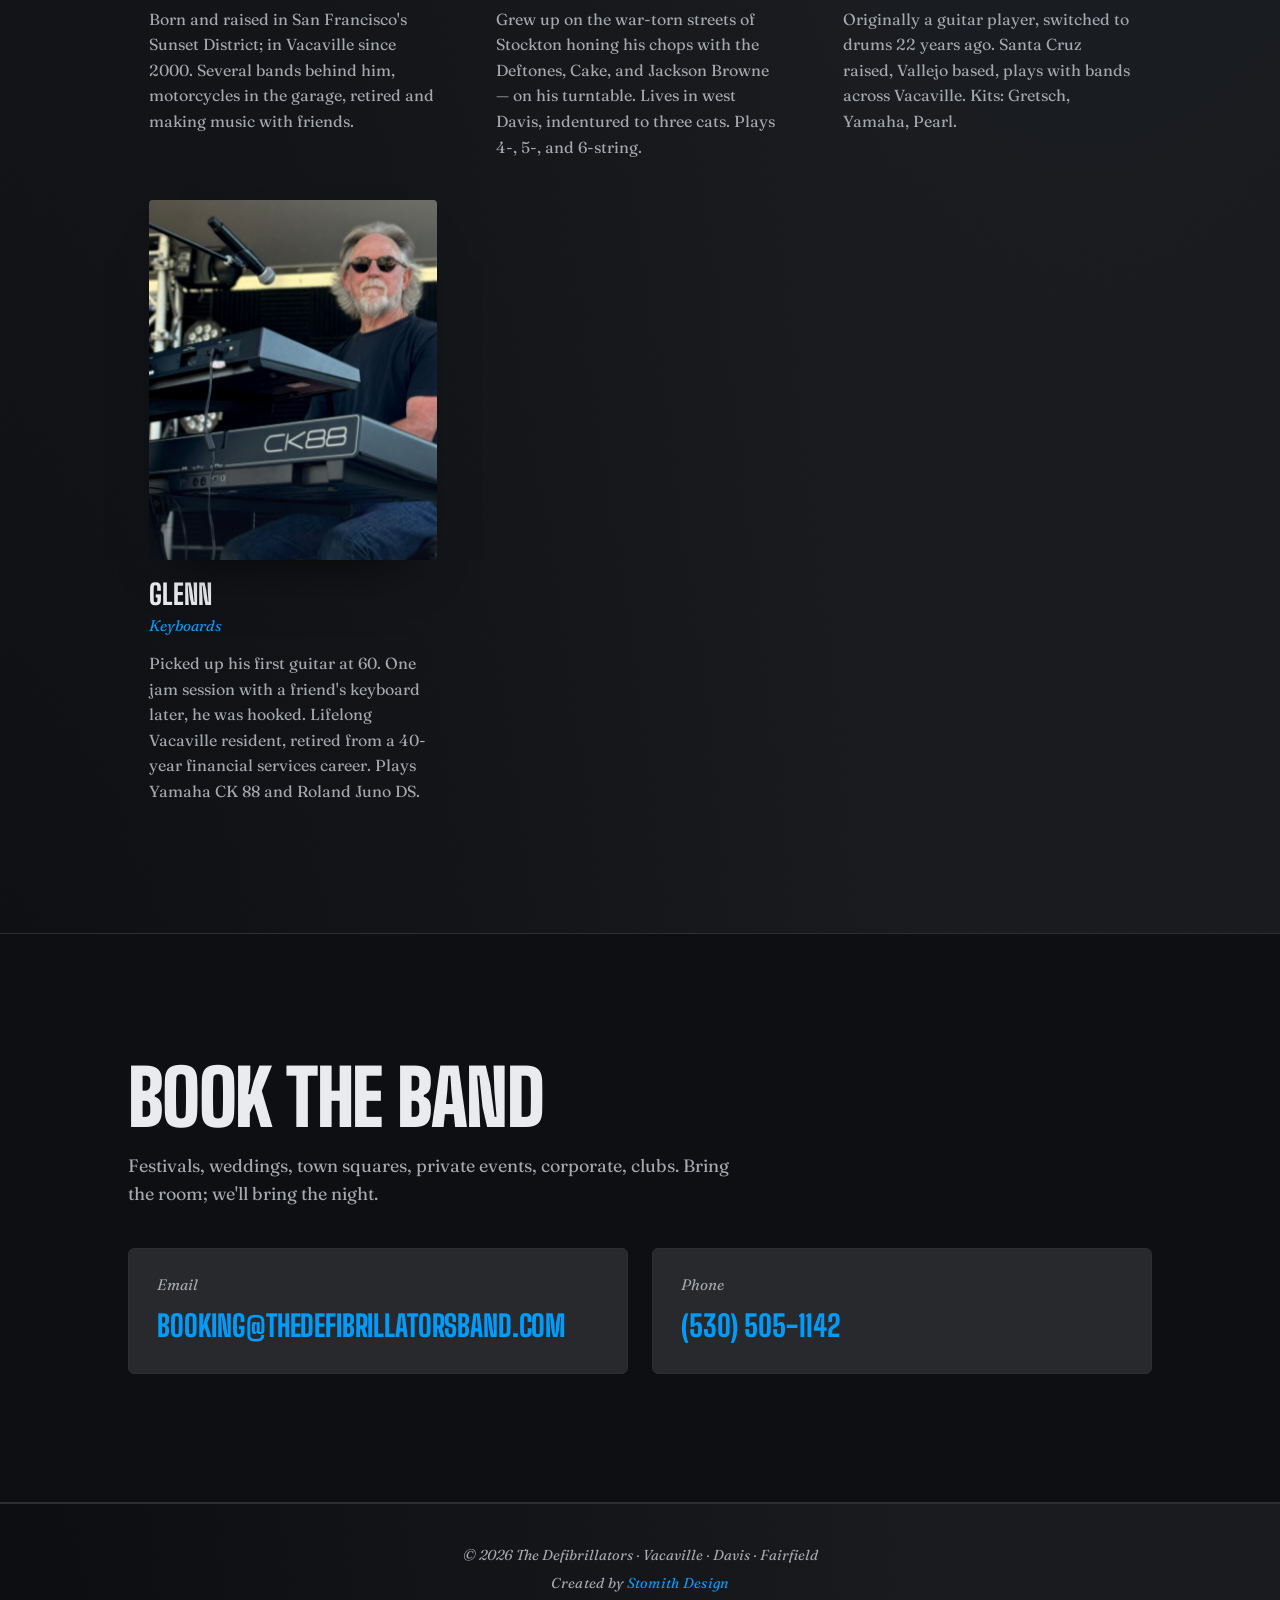
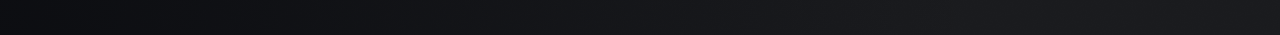
==== commit 16d82dfc: "Add WebGL plasma backdrop and glow to hero title Three.js renders an animated electric-arc plasma be" ====
--- a/index.html
+++ b/index.html
@@ -2,184 +2,308 @@
 <html lang="en">
 <head>
     <meta charset="UTF-8">
-    <meta name="viewport" content="width=device-width, initial-scale=1.0">
-    <title>The Defibrillators - Classic Rock Cover Band</title>
+    <meta name="viewport" content="width=device-width, initial-scale=1">
+    <title>The Defibrillators — NorCal Classic Rock Cover Band</title>
+    <meta name="description" content="Six-piece classic rock cover band based in Vacaville, Davis, and Fairfield. Booking weddings, town squares, clubs, and private events across Northern California.">
+
+    <meta property="og:title" content="The Defibrillators — NorCal Classic Rock Cover Band">
+    <meta property="og:description" content="Six musicians, three decades of rock. Booking events across NorCal.">
+    <meta property="og:type" content="website">
+    <meta property="og:url" content="https://www.thedefibrillatorsband.com/">
+    <meta property="og:site_name" content="The Defibrillators">
+    <meta name="twitter:card" content="summary_large_image">
+    <meta name="theme-color" content="#1a1a1c">
+
+    <link rel="icon" href="data:image/svg+xml,%3Csvg xmlns='http://www.w3.org/2000/svg' viewBox='0 0 24 24'%3E%3Ctext y='20' font-size='22'%3E%E2%9A%A1%3C/text%3E%3C/svg%3E">
+
+    <link rel="preconnect" href="https://fonts.googleapis.com">
+    <link rel="preconnect" href="https://fonts.gstatic.com" crossorigin>
+    <link rel="stylesheet" href="https://fonts.googleapis.com/css2?family=Big+Shoulders+Display:wght@600;800;900&family=Fraunces:ital,opsz,wght@0,9..144,400;0,9..144,600;0,9..144,700;1,9..144,400;1,9..144,600&display=swap">
+
     <link rel="stylesheet" href="styles.css">
 </head>
 <body>
-    <header>
-        <nav>
-            <div class="logo">The Defibrillators</div>
-            <ul class="nav-menu">
-                <li><a href="index.html#home">Home</a></li>
-                <li><a href="index.html#about">About</a></li>
-                <li><a href="index.html#band">The Band</a></li>
-                <li><a href="index.html#songs">Song List</a></li>
-                <li><a href="index.html#contact">Booking</a></li>
-            </ul>
+    <header class="site-header">
+        <a class="brand" href="#top">
+            <span class="brand-mark" aria-hidden="true">⚡</span>
+            <span class="brand-name">The Defibrillators</span>
+        </a>
+        <nav class="site-nav" aria-label="Primary">
+            <a href="#about">About</a>
+            <a href="#shows">Shows</a>
+            <a href="#band">The Band</a>
+            <a href="#book" class="nav-cta">Book Us</a>
         </nav>
     </header>
 
-    <section id="home" class="hero">
-        <div class="hero-content">
-            <h1>The Defibrillator<span style="display:inline-block; margin-left:-0.30em; white-space:nowrap;">⚡</span></h1>
-            <p class="tagline">Shocking your heart back to life with classic rock</p>
-            <p class="subtitle">Covering the best rock from the '70s to today</p>
-        </div>
-    </section>
-
-    <section id="about" class="about-section">
-        <div class="container">
-            <h2>About The Defibrillators</h2>
-            <div class="band-bio">
-                <p>The Defibrillators bring high-voltage energy to every performance, reviving the classic rock anthems that defined generations. Formed by six passionate musicians who share a love for timeless rock 'n' roll, we deliver electrifying performances that get hearts pumping and crowds moving.</p>
-                <p>From the raw power of '70s arena rock to the unforgettable hits of today, we pride ourselves on authentic recreations and dynamic stage presence. Whether you're reliving your favorite memories or discovering these classics for the first time, The Defibrillators guarantee a night of pure rock energy.</p>
-                <p>Available for festivals, private events, clubs, and corporate functions. We bring the full classic rock experience with professional sound, lights, and a setlist that keeps the dance floor packed all night long.</p>
-            </div>
-        </div>
-    </section>
-
-    <section id="band" class="musicians-section">
-        <div class="container">
-            <h2>Meet The Band</h2>
-            <div class="musicians-grid">
-                <div class="musician-card">
-                    <div class="musician-photo">
-			    <img src="gigi.jpg" alt="Kirk" style="transform: scale(1.3);">
-                    </div>
-                    <h3>Gigi</h3>
-                    <p class="instrument">Lead Vocals</p>
-                    <p class="bio">Gigi started her passion for music at an early age, singing along to sound tracks from musicals: Sound of Music; A Star is Born; Grease to a variety of vocal artists: Barbara Streisand; Ann Wilson; Whitney Houston; Pat Benatar, Linda Ronstadt, to name a few. Gigi has been performing on and off stage since she was a little girl (music and dance) and recently jumped back on after a 30+ year break, joining other enthusiastic musicians, since 2021, to perform a variety of popular fan favorites. "It's never too late to Rock-N-Roll!"</p>
+    <main id="top">
+        <section class="hero" aria-labelledby="hero-title">
+            <div class="hero-inner">
+                <p class="hero-eyebrow">Vacaville · Davis · Fairfield</p>
+                <div class="hero-title-stage">
+                    <h1 id="hero-title" class="hero-title">
+                        The<br>Defibrillator<span class="hero-bolt" aria-hidden="true">⚡</span>
+                    </h1>
+                    <canvas class="hero-title-fx" aria-hidden="true"></canvas>
                 </div>
-
-                <div class="musician-card">
-                    <div class="musician-photo">
-			    <img src="kirk.jpg" alt="Kirk" style="transform: scale(1.2);">
-                    </div>
-                    <h3>Kirk</h3>
-                    <p class="instrument">Lead Guitar</p>
-                    <p class="bio">The classic rocker, Kirk is originally from East Los Angeles and transplanted to Fairfield where he now calls home for almost 40 years. Kirk's the wizard on the 6 string. Kirk plays PRS guitars and Kemper amplifiers.</p>
-                </div>
-
-                <div class="musician-card">
-                    <div class="musician-photo">
-			    <img src="ed.jpg" alt="Ed" style="transform: scale(1.4);">
-                    </div>
-                    <h3>Ed</h3>
-                    <p class="instrument">Rhythm Guitar</p>
-                    <p class="bio">Born and raised in the sunset district of San Francisco Ca, Ed is a rhythm guitarist with many influences that motivated him to play in several bands during his lifetime. His love of music and motorcycles became a hobby he just can't quit. He has called Vacaville Ca. home since 2000 and is now retired enjoying life making music with friends.</p>
-                </div>
-
-                <div class="musician-card">
-                    <div class="musician-photo">
-			    <img src="charles.jpg" alt="Charles" style="transform: scale(1.4);">
-                    </div>
-                    <h3>Charles</h3>
-                    <p class="instrument">Bass Guitar</p>
-                    <p class="bio">Growing up on the war-torn streets of Stockton, California, multi-instrumentalist* Charles Bookman honed his musical chops by playing with such musical acts as the Deftones, Cake, and Jackson Browne.. on his turntable. Charles currently works for The Man while living with his family in west Davis. He is currently indentured to three cats. *4 String, 5 String, and 6 String Bass</p>
-                </div>
-
-                <div class="musician-card">
-                    <div class="musician-photo">
-			    <img src="chris.jpg" alt="Chris" style="transform: scale(1.1);">
-                    </div>
-                    <h3>Chris</h3>
-                    <p class="instrument">Drums</p>
-                    <p class="bio">Chris is originally a guitar player but has switched to drums and has been at it for the last 22 years. He is originally from the Santa Cruz, CA area where he has played in many bands over the years. He has recently retired from work and currently resides in Vallejo, CA. He has also played for several bands out of Vacaville, CA and plays Gretsch, Yamaha and Pearl drum kits.</p>
-                </div>
-
-                <div class="musician-card">
-                    <div class="musician-photo">
-			    <img src="glenn.jpg">
-                    </div>
-                    <h3>Glenn</h3>
-                    <p class="instrument">Keyboards</p>
-                    <p class="bio">At the early age of 60, Glenn got his first guitar and with help from a few friends/YouTube learned a few chords and his journey started. He played with a basement band, simply jamming and never played live. He has a passion for learning to play music and loves the challenge. One day in 2021, he was jamming with a friend who had a keyboard in his studio and Glenn tried to play it. Well, one thing led to another and now Glenn is playing keyboards and in a live band. He plays a Yamaha CK 88 and a Roland Juno DS. Growing up in the 60s he's experienced some of the best bands/music, he's a Classic Rocker. He's a lifelong resident of Vacaville and retired in 2020, after a successful 40 year career in the Financial Services industry.</p>
+                <p class="hero-lede">A six-piece classic rock cover band playing the songs that made you turn the radio up. '70s through today.</p>
+                <div class="hero-actions">
+                    <a class="btn-primary" href="#book">Book the Band</a>
+                    <a class="btn-ghost" href="#shows">Next Show <span aria-hidden="true">↘</span></a>
                 </div>
             </div>
-        </div>
-    </section>
-
-    <section id="songs" class="songs-section">
-        <div class="container">
-            <h2>Our Song List</h2>
-            <p class="songs-intro">A selection of classic rock favorites we perform</p>
-            
-            <div class="songs-columns">
-                <div class="song-column">
-                    <h3>70s &amp; 80s Classics</h3>
-                    <ul>
-                        <li>"Baby, I Love Your Way" - Peter Frampton</li>
-                        <li>"Jane" - Jefferson Starship</li>
-                        <li>"Saturday Night's All Right For Fighting" - Elton John</li>
-                        <li>"Hurts So Good" - John Mellencamp</li>
-                        <li>"Stone In Love" - Journey</li>
-                        <li>"Rosanna" - Toto</li>
-                        <li>"Time After Time" - Cyndi Lauper</li>
-                        <li>"Train in Vain" - The Clash</li>
-                        <li>"Don't Change" - INXS</li>
-                        <li>"Summer of '69" - Bryan Adams</li>
-                        <li>"Stop Draggin' My Heart Around" - Stevie Nicks and Tom Petty</li>
-                    </ul>
+        </section>
+
+        <section id="about" class="about" aria-labelledby="about-title">
+            <div class="about-grid">
+                <div class="about-text">
+                    <h2 id="about-title">About</h2>
+                    <p>The Defibrillators bring high-voltage energy to every set. Six musicians who got back on stage because the songs were too good to leave to the radio.</p>
+                    <p>We play town squares, clubs, weddings, corporate parties, and private events across the Vacaville–Davis–Fairfield triangle and the rest of NorCal. Bring your room and your floor; we'll fill them.</p>
+                    <p>From '70s arena rock to '90s alt-radio to today, three hours of songs people know — and want to sing along to.</p>
                 </div>
-
-                <div class="song-column">
-                    <h3>90s Hits to Today</h3>
-                    <ul>
-                        <li>"You Learn" - Alanis Morissette</li>
-                        <li>"Zombie" - The Cranberries</li>
-                        <li>"My Favorite Mistake" - Sheryl Crow</li>
-                        <li>"3AM" - Matchbox 20</li>
-                        <li>"Goodbye To You" - Scandal</li>
-                        <li>"Interstate Love Song" - Stone Temple Pilots</li>
-                        <li>"Mary Jane's Last Dance" - Tom Petty and the Heartbreakers</li>
-                        <li>"Counting Blue Cars" - Dishwalla</li>
-                        <li>"My Own Worst Enemy" - Lit</li>
-                        <li>"Carnival" - Natalie Merchant</li>
-                        <li>"One Headlight" - The Wallflowers</li>
-                        <li>"Sex on Fire" - Kings of Leon</li>
-                        <li>"Ready to Go" - Republica</li>
-                        <li>"Second Chance" - Shinedown</li>
-                        <li>"Lay it Down" - Samantha Fish</li>
-                    </ul>
-                </div>
-
-                <div class="song-column">
-                    <h3>Upcoming Shows</h3>
-                    <ul class="show-list">
-                        <li class="show-item">
-                            <div class="show-date">10.01</div>
-                            <div class="show-venue">Vacaville Town Square - Vacaville, CA</div>
-                        </li>
-                    </ul>
+                <aside class="about-pull" aria-label="Tagline">
+                    <p>Honest rock, played by six people who love it.</p>
+                </aside>
+            </div>
+        </section>
+
+        <section id="shows" class="shows" aria-labelledby="shows-title">
+            <h2 id="shows-title" class="section-mark">Upcoming Shows</h2>
+            <ul class="show-list">
+                <li class="show">
+                    <div class="show-date" aria-label="October 1">
+                        <span class="show-month">Oct</span>
+                        <span class="show-day">01</span>
+                    </div>
+                    <div class="show-info">
+                        <h3 class="show-venue">Vacaville Town Square</h3>
+                        <p class="show-city">Vacaville, CA</p>
+                    </div>
+                    <div class="show-meta">Public · Free</div>
+                </li>
+            </ul>
+            <p class="shows-note">More dates posted as they get booked. <a href="#book">Email us</a> if you want one of them to be yours.</p>
+        </section>
+
+        <section id="band" class="band" aria-labelledby="band-title">
+            <h2 id="band-title" class="section-mark">The Band</h2>
+            <div class="band-grid">
+                <article class="m-card m-lead">
+                    <figure class="m-photo m-photo-wide">
+                        <img src="gigi.jpg" alt="Gigi, lead vocalist" width="800" height="1077" loading="lazy" decoding="async">
+                    </figure>
+                    <div class="m-body">
+                        <h3 class="m-name">Gigi</h3>
+                        <p class="m-role">Lead Vocals</p>
+                        <p class="m-bio">Gigi started her passion for music early, singing along to Streisand, Ann Wilson, Whitney Houston, Pat Benatar, and Linda Ronstadt. She performed on and off stage as a kid, then jumped back on after a 30+ year break — fronting bands again since 2021. "It's never too late to Rock-N-Roll."</p>
+                    </div>
+                </article>
+
+                <article class="m-card">
+                    <figure class="m-photo">
+                        <img src="kirk.jpg" alt="Kirk, lead guitarist" width="360" height="438" loading="lazy" decoding="async">
+                    </figure>
+                    <h3 class="m-name">Kirk</h3>
+                    <p class="m-role">Lead Guitar</p>
+                    <p class="m-bio">East L.A. by way of Fairfield (nearly 40 years now). The wizard on the 6-string. Plays PRS guitars through Kemper amps.</p>
+                </article>
+
+                <article class="m-card">
+                    <figure class="m-photo">
+                        <img src="ed.jpg" alt="Ed, rhythm guitarist" width="600" height="401" loading="lazy" decoding="async">
+                    </figure>
+                    <h3 class="m-name">Ed</h3>
+                    <p class="m-role">Rhythm Guitar</p>
+                    <p class="m-bio">Born and raised in San Francisco's Sunset District; in Vacaville since 2000. Several bands behind him, motorcycles in the garage, retired and making music with friends.</p>
+                </article>
+
+                <article class="m-card">
+                    <figure class="m-photo">
+                        <img src="charles.jpg" alt="Charles, bass guitarist" width="800" height="532" loading="lazy" decoding="async">
+                    </figure>
+                    <h3 class="m-name">Charles</h3>
+                    <p class="m-role">Bass Guitar</p>
+                    <p class="m-bio">Grew up on the war-torn streets of Stockton honing his chops with the Deftones, Cake, and Jackson Browne — on his turntable. Lives in west Davis, indentured to three cats. Plays 4-, 5-, and 6-string.</p>
+                </article>
+
+                <article class="m-card">
+                    <figure class="m-photo">
+                        <img src="chris.jpg" alt="Chris, drummer" width="800" height="975" loading="lazy" decoding="async">
+                    </figure>
+                    <h3 class="m-name">Chris</h3>
+                    <p class="m-role">Drums</p>
+                    <p class="m-bio">Originally a guitar player, switched to drums 22 years ago. Santa Cruz raised, Vallejo based, plays with bands across Vacaville. Kits: Gretsch, Yamaha, Pearl.</p>
+                </article>
+
+                <article class="m-card">
+                    <figure class="m-photo">
+                        <img src="glenn.jpg" alt="Glenn, keyboardist" width="360" height="350" loading="lazy" decoding="async">
+                    </figure>
+                    <h3 class="m-name">Glenn</h3>
+                    <p class="m-role">Keyboards</p>
+                    <p class="m-bio">Picked up his first guitar at 60. One jam session with a friend's keyboard later, he was hooked. Lifelong Vacaville resident, retired from a 40-year financial services career. Plays Yamaha CK 88 and Roland Juno DS.</p>
+                </article>
+            </div>
+        </section>
+
+        <section id="book" class="book" aria-labelledby="book-title">
+            <div class="book-inner">
+                <h2 id="book-title">Book the Band</h2>
+                <p class="book-lede">Festivals, weddings, town squares, private events, corporate, clubs. Bring the room; we'll bring the night.</p>
+                <div class="book-channels">
+                    <a class="book-channel" id="email-link" href="#book" aria-label="Email the band">
+                        <span class="book-channel-label">Email</span>
+                        <span class="book-channel-value" id="email-address">Tap to reveal</span>
+                    </a>
+                    <a class="book-channel" id="phone-link" href="#book" aria-label="Call the band">
+                        <span class="book-channel-label">Phone</span>
+                        <span class="book-channel-value" id="phone-number">Tap to reveal</span>
+                    </a>
                 </div>
             </div>
-            <p class="songs-note">Likely many more (by the time you read this)!</p>
-        </div>
-    </section>
-
-    <section id="contact" class="contact-section">
-        <div class="container">
-            <h2>Book The Defibrillators</h2>
-            <p>Ready to bring high-voltage rock to your event?</p>
-            <p>Email: <a href="https://www.thedefibrillatorsband.com/cdn-cgi/l/email-protection#c0a2afafaba9aea780b4a8a5a4a5a6a9a2b2a9acaca1b4afb2b3eea3afad"><span class="__cf_email__" data-cfemail="4b2924242022252c0b3f232e2f2e2d2229392227272a3f24393865282426">[email&#160;protected]</span></a></p>
-
-	    <script data-cfasync="false" src="cdn-cgi/scripts/5c5dd728/cloudflare-static/email-decode.min.js"></script><script>
-// Phone number obfuscation
-document.addEventListener('DOMContentLoaded', function() {
-    var parts = ['(530)', ' 505', '-', '1142'];
-    var phoneEl = document.getElementById('phone-number');
-    if (phoneEl) {
-        phoneEl.textContent = parts.join('');
-    }
-});
-</script>
-            <p> <span id="phone-number"></span> </p>
-        </div>
-    </section>
-
-    <footer>
-        <p>&copy; 2026 The Defibrillators. All rights reserved.</p>
+        </section>
+    </main>
+
+    <footer class="site-footer">
+        <p>© 2026 The Defibrillators · Vacaville · Davis · Fairfield</p>
+        <p class="site-credit">Created by <a href="https://stomith.com" target="_blank" rel="noopener">Stomith Design</a></p>
     </footer>
+
+    <script type="module">
+        if (!window.matchMedia('(prefers-reduced-motion: reduce)').matches) {
+            try {
+                const THREE = await import('https://unpkg.com/three@0.160.0/build/three.module.js');
+                const stage = document.querySelector('.hero-title-stage');
+                const canvas = document.querySelector('.hero-title-fx');
+                if (!stage || !canvas) throw new Error('no stage');
+
+                const dpr = Math.min(window.devicePixelRatio || 1, 2);
+                const renderer = new THREE.WebGLRenderer({ canvas, alpha: true, antialias: true, premultipliedAlpha: true });
+                renderer.setPixelRatio(dpr);
+                renderer.setClearColor(0x000000, 0);
+
+                const scene = new THREE.Scene();
+                const camera = new THREE.OrthographicCamera(-0.5, 0.5, 0.5, -0.5, -1, 1);
+
+                const material = new THREE.ShaderMaterial({
+                    uniforms: {
+                        uTime: { value: 0 },
+                        uRes:  { value: new THREE.Vector2(1, 1) },
+                    },
+                    vertexShader: `
+                        varying vec2 vUv;
+                        void main() { vUv = uv; gl_Position = vec4(position.xy * 2.0, 0.0, 1.0); }
+                    `,
+                    fragmentShader: `
+                        precision highp float;
+                        uniform float uTime;
+                        uniform vec2  uRes;
+                        varying vec2  vUv;
+
+                        float hash(vec2 p) { return fract(sin(dot(p, vec2(127.1, 311.7))) * 43758.5453); }
+                        float noise(vec2 p) {
+                            vec2 i = floor(p), f = fract(p);
+                            vec2 u = f * f * (3.0 - 2.0 * f);
+                            return mix(mix(hash(i),                 hash(i + vec2(1.0, 0.0)), u.x),
+                                       mix(hash(i + vec2(0.0,1.0)), hash(i + vec2(1.0, 1.0)), u.x), u.y);
+                        }
+                        float fbm(vec2 p) {
+                            float v = 0.0, a = 0.5;
+                            for (int i = 0; i < 5; i++) { v += a * noise(p); p *= 2.02; a *= 0.5; }
+                            return v;
+                        }
+
+                        // Distance to an arcing horizontal line that wanders over time.
+                        float arc(vec2 uv, float t, float seed) {
+                            float y = sin(uv.x * 1.6 + t * 0.9 + seed) * 0.18
+                                    + sin(uv.x * 3.7 + t * 1.7 + seed * 2.1) * 0.07
+                                    + sin(uv.x * 8.5 + t * 2.4 + seed * 4.3) * 0.025;
+                            return abs(uv.y - y);
+                        }
+
+                        void main() {
+                            vec2 uv = vUv * 2.0 - 1.0;
+                            uv.x *= uRes.x / uRes.y;
+
+                            float t = uTime;
+
+                            // Drifting plasma fog
+                            float n = fbm(uv * 1.6 + vec2(t * 0.18, t * 0.07));
+                            float fog = smoothstep(0.35, 0.95, n) * 0.35;
+
+                            // Two arcing energy threads
+                            float d1 = arc(uv, t, 0.0);
+                            float d2 = arc(uv, t * 1.13 + 4.0, 2.5);
+
+                            float thread1 = exp(-d1 * d1 * 220.0) + 0.4 * exp(-d1 * d1 * 40.0);
+                            float thread2 = exp(-d2 * d2 * 260.0) + 0.4 * exp(-d2 * d2 * 50.0);
+
+                            // Crackle modulation along the arcs
+                            float crackle = 0.7 + 0.3 * noise(vec2(uv.x * 14.0 + t * 6.0, uv.y * 4.0 + t * 2.0));
+                            float threads = (thread1 + thread2) * crackle;
+
+                            // Soft central halo so the text feels lit from behind
+                            float halo = exp(-dot(uv, uv) * 1.2) * 0.5;
+
+                            float energy = threads * 1.4 + halo + fog;
+
+                            vec3 cool = vec3(0.18, 0.55, 1.0);
+                            vec3 hot  = vec3(0.85, 0.95, 1.0);
+                            vec3 col  = mix(cool, hot, smoothstep(0.4, 1.6, energy));
+
+                            float alpha = clamp(energy * 0.9, 0.0, 1.0);
+                            gl_FragColor = vec4(col * alpha, alpha);
+                        }
+                    `,
+                    transparent: true,
+                    depthTest: false,
+                    depthWrite: false,
+                });
+
+                scene.add(new THREE.Mesh(new THREE.PlaneGeometry(1, 1), material));
+
+                function resize() {
+                    const rect = canvas.getBoundingClientRect();
+                    const w = Math.max(1, Math.ceil(rect.width));
+                    const h = Math.max(1, Math.ceil(rect.height));
+                    renderer.setSize(w, h, false);
+                    material.uniforms.uRes.value.set(w, h);
+                }
+
+                const start = performance.now();
+                function frame(now) {
+                    material.uniforms.uTime.value = (now - start) / 1000;
+                    renderer.render(scene, camera);
+                    requestAnimationFrame(frame);
+                }
+
+                resize();
+                requestAnimationFrame(frame);
+                new ResizeObserver(resize).observe(stage);
+            } catch (e) {
+                // graceful fallback: CSS sweep still runs on the title
+            }
+        }
+    </script>
+
+    <script>
+        document.addEventListener('DOMContentLoaded', function () {
+            var phoneParts = ['(530)', ' 505', '-', '1142'];
+            var digits = phoneParts.join('').replace(/[^\d]/g, '');
+            var phoneEl = document.getElementById('phone-number');
+            var phoneLink = document.getElementById('phone-link');
+            if (phoneEl) phoneEl.textContent = phoneParts.join('');
+            if (phoneLink) phoneLink.href = 'tel:+1' + digits;
+
+            var emailUser = ['boo', 'king'];
+            var emailDomain = ['thedefibrillators', 'band', '.', 'com'];
+            var email = emailUser.join('') + '@' + emailDomain[0] + emailDomain[1] + emailDomain[2] + emailDomain[3];
+            var emailEl = document.getElementById('email-address');
+            var emailLink = document.getElementById('email-link');
+            if (emailEl) emailEl.textContent = email;
+            if (emailLink) emailLink.href = 'mailto:' + email;
+        });
+    </script>
 </body>
 </html>
--- a/styles.css
+++ b/styles.css
@@ -1,484 +1,882 @@
-/* styles.css - The Defibrillators Band Website */
-
-@import url('https://fonts.googleapis.com/css2?family=Cinzel:wght@400;700;900&family=Raleway:wght@300;400;600&display=swap');
+:root {
+  --bg: oklch(22% 0.006 270);
+  --bg-deep: oklch(17% 0.006 270);
+  --surface: oklch(28% 0.008 268);
+  --surface-raised: oklch(33% 0.009 266);
+  --hairline: oklch(40% 0.012 264);
+  --hairline-soft: oklch(30% 0.008 268);
+
+  --ink: oklch(94% 0.004 270);
+  --ink-muted: oklch(73% 0.008 268);
+  --ink-dim: oklch(65% 0.015 264);
+
+  --accent: oklch(67% 0.18 245);
+  --accent-bright: oklch(76% 0.16 240);
+  --accent-ink: oklch(16% 0.05 250);
+
+  --font-display: "Big Shoulders Display", "Helvetica Neue", Impact, sans-serif;
+  --font-body: "Fraunces", "Times New Roman", Georgia, serif;
+
+  --measure: 62ch;
+  --gutter: clamp(1.25rem, 4vw, 2.5rem);
+  --section-y: clamp(5rem, 10vw, 9rem);
+
+  --z-nav: 100;
+}
 
 * {
-    margin: 0;
-    padding: 0;
-    box-sizing: border-box;
+  margin: 0;
+  padding: 0;
+  box-sizing: border-box;
+}
+
+html {
+  scroll-behavior: smooth;
+  scroll-padding-top: 4.5rem;
+}
+
+@media (prefers-reduced-motion: reduce) {
+  html { scroll-behavior: auto; }
 }
 
 body {
-    font-family: 'Raleway', sans-serif;
-    line-height: 1.6;
-    color: #c9c0b3;
-    background-color: #0e0e0e;
-}
-
-.container {
-    max-width: 1100px;
-    margin: 0 auto;
-    padding: 0 24px;
-}
-
-/* ----------------------------------------
-   Header & Navigation
-   ---------------------------------------- */
-header {
-    background: #111111;
-    border-bottom: 1px solid #2a2a2a;
-    padding: 1.2rem 0;
-    position: sticky;
-    top: 0;
-    z-index: 1000;
-}
-
-nav {
-    max-width: 1100px;
-    margin: 0 auto;
-    padding: 0 24px;
-    display: flex;
+  font-family: var(--font-body);
+  font-size: 1.0625rem;
+  line-height: 1.55;
+  color: var(--ink);
+  background-color: var(--bg);
+  background-image:
+    radial-gradient(ellipse at 85% -15%, oklch(45% 0.14 245 / 0.32), transparent 55%),
+    radial-gradient(ellipse at -5% 110%, oklch(14% 0.01 270 / 0.85), transparent 55%),
+    url("data:image/svg+xml;utf8,<svg xmlns='http://www.w3.org/2000/svg' width='240' height='240' viewBox='0 0 240 240'><filter id='n'><feTurbulence type='fractalNoise' baseFrequency='0.9' numOctaves='2' stitchTiles='stitch'/><feColorMatrix values='0 0 0 0 1 0 0 0 0 1 0 0 0 0 1 0 0 0 0.05 0'/></filter><rect width='100%25' height='100%25' filter='url(%23n)'/></svg>");
+  background-blend-mode: normal, normal, soft-light;
+  background-size: auto, auto, 240px 240px;
+  -webkit-font-smoothing: antialiased;
+  text-rendering: optimizeLegibility;
+}
+
+img { display: block; max-width: 100%; }
+
+a { color: inherit; }
+
+:focus-visible {
+  outline: 2px solid var(--accent);
+  outline-offset: 3px;
+  border-radius: 2px;
+}
+
+a:focus-visible,
+button:focus-visible {
+  outline-offset: 4px;
+}
+
+::selection {
+  background: var(--accent);
+  color: var(--accent-ink);
+}
+
+/* ----------------------------------------
+   Header
+   ---------------------------------------- */
+.site-header {
+  position: sticky;
+  top: 0;
+  z-index: var(--z-nav);
+  display: flex;
+  align-items: center;
+  justify-content: space-between;
+  gap: 1.5rem;
+  padding: 1rem var(--gutter);
+  background: color-mix(in oklch, var(--bg) 80%, transparent);
+  backdrop-filter: blur(8px) saturate(1.1);
+  -webkit-backdrop-filter: blur(8px) saturate(1.1);
+  border-bottom: 1px solid var(--hairline-soft);
+}
+
+.brand {
+  display: inline-flex;
+  align-items: baseline;
+  gap: 0.5rem;
+  text-decoration: none;
+  color: var(--ink);
+}
+
+.brand-mark {
+  font-size: 1.4rem;
+  line-height: 1;
+  color: var(--accent);
+  transform: translateY(0.1em);
+  filter: drop-shadow(0 0 12px oklch(67% 0.18 245 / 0.55));
+}
+
+.brand-name {
+  font-family: var(--font-display);
+  font-weight: 800;
+  font-size: 1.15rem;
+  letter-spacing: 0.005em;
+  text-transform: uppercase;
+}
+
+.site-nav {
+  display: flex;
+  align-items: center;
+  gap: clamp(0.75rem, 2.5vw, 1.75rem);
+}
+
+.site-nav a {
+  font-family: var(--font-body);
+  font-size: 0.95rem;
+  font-weight: 600;
+  color: var(--ink-muted);
+  text-decoration: none;
+  padding: 0.7rem 0.25rem;
+  border-bottom: 1px solid transparent;
+  transition: color 180ms ease-out, border-color 180ms ease-out;
+  min-height: 44px;
+  display: inline-flex;
+  align-items: center;
+}
+
+.site-nav a:hover,
+.site-nav a:focus-visible {
+  color: var(--ink);
+  border-bottom-color: var(--accent);
+}
+
+.site-nav .nav-cta {
+  padding: 0.75rem 1.25rem;
+  background: var(--accent);
+  color: var(--accent-ink);
+  border-radius: 999px;
+  border: 0;
+  font-weight: 700;
+}
+
+.site-nav .nav-cta:hover,
+.site-nav .nav-cta:focus-visible {
+  background: var(--accent-bright);
+  color: var(--accent-ink);
+  border-bottom-color: transparent;
+}
+
+/* ----------------------------------------
+   Hero
+   ---------------------------------------- */
+.hero {
+  padding: clamp(4rem, 10vw, 8rem) var(--gutter) clamp(3rem, 7vw, 6rem);
+  position: relative;
+}
+
+.hero-inner {
+  max-width: 64rem;
+  margin: 0 auto;
+}
+
+.hero-eyebrow {
+  font-family: var(--font-body);
+  font-size: 0.95rem;
+  font-style: italic;
+  font-weight: 400;
+  color: var(--ink-muted);
+  margin-bottom: 1.25rem;
+  letter-spacing: 0.01em;
+}
+
+.hero-eyebrow::before {
+  content: "";
+  display: inline-block;
+  width: 2rem;
+  height: 1px;
+  background: var(--accent);
+  vertical-align: middle;
+  margin-right: 0.75rem;
+  transform: translateY(-0.15em);
+}
+
+.hero-title-stage {
+  position: relative;
+  margin-bottom: 2rem;
+  isolation: isolate;
+}
+
+.hero-title {
+  font-family: var(--font-display);
+  font-weight: 900;
+  font-size: clamp(3.5rem, 12vw, 9rem);
+  line-height: 0.86;
+  letter-spacing: -0.025em;
+  text-transform: uppercase;
+  color: var(--ink);
+  text-wrap: balance;
+  margin-bottom: 0;
+  position: relative;
+  z-index: 1;
+  text-shadow:
+    0 0 0.04em rgba(255, 255, 255, 0.35),
+    0 0 0.18em rgba(120, 200, 255, 0.45),
+    0 0 0.45em rgba(70, 160, 255, 0.35);
+  animation: heroPulse 4.2s ease-in-out infinite;
+}
+
+@keyframes heroPulse {
+  0%, 100% {
+    text-shadow:
+      0 0 0.04em rgba(255, 255, 255, 0.30),
+      0 0 0.18em rgba(120, 200, 255, 0.40),
+      0 0 0.45em rgba(70, 160, 255, 0.30);
+  }
+  50% {
+    text-shadow:
+      0 0 0.06em rgba(255, 255, 255, 0.55),
+      0 0 0.25em rgba(140, 210, 255, 0.65),
+      0 0 0.7em  rgba(80, 170, 255, 0.55);
+  }
+}
+
+.hero-title-fx {
+  position: absolute;
+  inset: -18% -10%;
+  width: 120%;
+  height: 136%;
+  pointer-events: none;
+  z-index: 0;
+  opacity: 0.55;
+  filter: blur(2px);
+}
+
+@media (prefers-reduced-motion: reduce) {
+  .hero-title-fx { display: none; }
+  .hero-title { animation: none; }
+}
+
+.hero-bolt {
+  display: inline-block;
+  color: var(--accent);
+  font-size: 0.78em;
+  margin-left: -0.08em;
+  transform: translateY(-0.02em);
+  filter: drop-shadow(0 0 20px oklch(67% 0.18 245 / 0.7));
+}
+
+.hero-lede {
+  font-family: var(--font-body);
+  font-size: clamp(1.1rem, 1.6vw, 1.35rem);
+  line-height: 1.5;
+  color: var(--ink-muted);
+  max-width: 38ch;
+  margin-bottom: 2.5rem;
+  text-wrap: pretty;
+}
+
+.hero-actions {
+  display: flex;
+  flex-wrap: wrap;
+  gap: 0.75rem 1rem;
+  align-items: center;
+}
+
+.btn-primary,
+.btn-ghost {
+  display: inline-flex;
+  align-items: center;
+  gap: 0.5rem;
+  padding: 0.95rem 1.5rem;
+  font-family: var(--font-display);
+  font-weight: 800;
+  font-size: 1.05rem;
+  letter-spacing: 0.01em;
+  text-transform: uppercase;
+  text-decoration: none;
+  border-radius: 999px;
+  transition: transform 180ms ease-out, background 180ms ease-out, color 180ms ease-out, box-shadow 180ms ease-out;
+}
+
+.btn-primary {
+  background: var(--accent);
+  color: var(--accent-ink);
+  box-shadow: 0 12px 30px -12px oklch(67% 0.18 245 / 0.55);
+}
+
+.btn-primary:hover,
+.btn-primary:focus-visible {
+  background: var(--accent-bright);
+  transform: translateY(-2px);
+  box-shadow: 0 16px 38px -12px oklch(67% 0.18 245 / 0.7);
+}
+
+.btn-ghost {
+  background: transparent;
+  color: var(--ink);
+  border: 1px solid var(--hairline);
+}
+
+.btn-ghost:hover,
+.btn-ghost:focus-visible {
+  border-color: var(--accent);
+  color: var(--accent);
+}
+
+.btn-ghost span {
+  display: inline-block;
+  transition: transform 200ms ease-out;
+}
+
+.btn-ghost:hover span,
+.btn-ghost:focus-visible span {
+  transform: translate(2px, 2px);
+}
+
+/* ----------------------------------------
+   Section primitives
+   ---------------------------------------- */
+section {
+  padding: var(--section-y) var(--gutter);
+}
+
+.section-mark {
+  font-family: var(--font-display);
+  font-weight: 800;
+  font-size: clamp(2rem, 4.5vw, 3.25rem);
+  line-height: 1;
+  letter-spacing: -0.015em;
+  text-transform: uppercase;
+  color: var(--ink);
+  margin-bottom: 2.5rem;
+  position: relative;
+  display: inline-block;
+}
+
+.section-mark::after {
+  content: "";
+  position: absolute;
+  left: 0;
+  right: 0;
+  bottom: -0.6rem;
+  height: 3px;
+  background: var(--accent);
+  border-radius: 2px;
+}
+
+/* ----------------------------------------
+   About
+   ---------------------------------------- */
+.about {
+  background: linear-gradient(180deg, transparent, var(--bg-deep) 50%, transparent);
+}
+
+.about-grid {
+  max-width: 80rem;
+  margin: 0 auto;
+  display: grid;
+  grid-template-columns: 1fr;
+  gap: 3rem;
+}
+
+@media (min-width: 880px) {
+  .about-grid {
+    grid-template-columns: minmax(0, 1.6fr) minmax(0, 1fr);
+    gap: 5rem;
+    align-items: start;
+  }
+}
+
+.about-text h2 {
+  font-family: var(--font-display);
+  font-weight: 800;
+  font-size: clamp(2rem, 4.5vw, 3.25rem);
+  line-height: 1;
+  letter-spacing: -0.015em;
+  text-transform: uppercase;
+  margin-bottom: 2rem;
+  position: relative;
+  display: inline-block;
+}
+
+.about-text h2::after {
+  content: "";
+  position: absolute;
+  left: 0;
+  right: 0;
+  bottom: -0.6rem;
+  height: 3px;
+  background: var(--accent);
+  border-radius: 2px;
+}
+
+.about-text p {
+  font-size: 1.125rem;
+  line-height: 1.65;
+  max-width: var(--measure);
+  margin-bottom: 1.25rem;
+  text-wrap: pretty;
+  color: var(--ink);
+}
+
+.about-text p + p { color: var(--ink-muted); }
+
+.about-pull {
+  align-self: center;
+  padding-top: 1.25rem;
+  border-top: 1px solid var(--hairline);
+  position: relative;
+}
+
+.about-pull::before {
+  content: "⚡";
+  display: block;
+  font-size: 1.6rem;
+  line-height: 1;
+  color: var(--accent);
+  filter: drop-shadow(0 0 14px oklch(67% 0.18 245 / 0.5));
+  margin-bottom: 0.85rem;
+}
+
+.about-pull p {
+  font-family: var(--font-display);
+  font-weight: 800;
+  font-size: clamp(1.5rem, 2.5vw, 2.1rem);
+  line-height: 1.05;
+  letter-spacing: -0.01em;
+  text-transform: uppercase;
+  color: var(--ink);
+  text-wrap: balance;
+}
+
+/* ----------------------------------------
+   Shows
+   ---------------------------------------- */
+.shows {
+  max-width: 72rem;
+  margin: 0 auto;
+}
+
+.show-list {
+  list-style: none;
+  display: grid;
+  gap: 1rem;
+  margin-bottom: 2rem;
+}
+
+.show {
+  display: grid;
+  grid-template-columns: auto 1fr auto;
+  gap: clamp(1rem, 4vw, 2.5rem);
+  align-items: center;
+  padding: 1.5rem clamp(1rem, 3vw, 2rem);
+  background: var(--surface);
+  border-radius: 6px;
+  border: 1px solid var(--hairline-soft);
+  transition: border-color 200ms ease-out, transform 200ms ease-out;
+}
+
+.show:hover {
+  border-color: var(--accent);
+  transform: translateX(2px);
+}
+
+.show-date {
+  display: flex;
+  flex-direction: column;
+  align-items: center;
+  justify-content: center;
+  min-width: 4.5rem;
+}
+
+.show-month {
+  font-family: var(--font-display);
+  font-weight: 800;
+  font-size: 0.85rem;
+  letter-spacing: 0.05em;
+  text-transform: uppercase;
+  color: var(--accent);
+}
+
+.show-day {
+  font-family: var(--font-display);
+  font-weight: 900;
+  font-size: clamp(2.25rem, 5vw, 3.25rem);
+  line-height: 0.9;
+  letter-spacing: -0.02em;
+  color: var(--ink);
+}
+
+.show-venue {
+  font-family: var(--font-display);
+  font-weight: 800;
+  font-size: clamp(1.15rem, 2vw, 1.5rem);
+  line-height: 1.1;
+  letter-spacing: -0.005em;
+  text-transform: uppercase;
+  color: var(--ink);
+  margin-bottom: 0.15rem;
+}
+
+.show-city {
+  font-family: var(--font-body);
+  font-style: italic;
+  font-size: 1rem;
+  color: var(--ink-muted);
+}
+
+.show-meta {
+  font-family: var(--font-body);
+  font-style: italic;
+  font-size: 0.95rem;
+  font-weight: 400;
+  color: var(--ink-muted);
+  white-space: nowrap;
+}
+
+@media (max-width: 560px) {
+  .show {
+    grid-template-columns: auto 1fr;
+  }
+  .show-meta {
+    grid-column: 1 / -1;
+    text-align: right;
+  }
+}
+
+.shows-note {
+  font-family: var(--font-body);
+  font-style: italic;
+  color: var(--ink-muted);
+  font-size: 1rem;
+}
+
+.shows-note a {
+  color: var(--accent);
+  text-decoration: underline;
+  text-decoration-thickness: 1px;
+  text-underline-offset: 3px;
+}
+
+.shows-note a:hover {
+  color: var(--accent-bright);
+}
+
+/* ----------------------------------------
+   Band
+   ---------------------------------------- */
+.band {
+  max-width: 68rem;
+  margin: 0 auto;
+}
+
+.band-grid {
+  display: grid;
+  grid-template-columns: 1fr;
+  gap: 2rem;
+  justify-items: center;
+}
+
+@media (min-width: 640px) {
+  .band-grid {
+    grid-template-columns: repeat(2, minmax(0, 1fr));
+  }
+}
+
+@media (min-width: 960px) {
+  .band-grid {
+    grid-template-columns: repeat(3, minmax(0, 1fr));
+    gap: 2.5rem 2rem;
+  }
+  .m-lead {
+    grid-column: span 2;
+  }
+}
+
+.m-card {
+  width: 100%;
+  max-width: 18rem;
+}
+
+.m-card {
+  display: flex;
+  flex-direction: column;
+}
+
+.m-photo {
+  position: relative;
+  aspect-ratio: 4 / 5;
+  overflow: hidden;
+  background: var(--bg-deep);
+  border-radius: 4px;
+  margin-bottom: 1.25rem;
+  box-shadow:
+    0 1px 0 oklch(60% 0.02 260 / 0.35) inset,
+    0 30px 50px -30px oklch(0% 0 0 / 0.65);
+}
+
+.m-photo::after {
+  content: "";
+  position: absolute;
+  inset: 0;
+  background: linear-gradient(180deg, transparent 60%, oklch(17% 0.006 270 / 0.55) 100%);
+  pointer-events: none;
+}
+
+.m-photo img {
+  width: 100%;
+  height: 100%;
+  object-fit: cover;
+  object-position: center 25%;
+  transition: transform 600ms cubic-bezier(0.16, 1, 0.3, 1), filter 400ms ease-out;
+  filter: saturate(0.92) contrast(1.05);
+}
+
+.m-card:hover .m-photo img,
+.m-card:focus-within .m-photo img {
+  transform: scale(1.04);
+  filter: saturate(1.05) contrast(1.08);
+}
+
+.m-photo-wide {
+  aspect-ratio: 16 / 10;
+}
+
+.m-photo-wide img {
+  object-position: center 30%;
+}
+
+.m-lead {
+  display: grid;
+  grid-template-columns: 1fr;
+  gap: 1.5rem;
+  max-width: 40rem;
+}
+
+@media (min-width: 960px) {
+  .m-lead {
+    grid-template-columns: minmax(0, 1fr) minmax(0, 1.1fr);
+    gap: 2rem;
+    align-items: center;
+    max-width: 42rem;
+  }
+  .m-lead .m-photo {
+    margin-bottom: 0;
+    aspect-ratio: 4 / 5;
+  }
+}
+
+.m-body {
+  display: contents;
+}
+
+@media (min-width: 960px) {
+  .m-lead .m-body {
+    display: block;
+  }
+}
+
+.m-name {
+  font-family: var(--font-display);
+  font-weight: 800;
+  font-size: clamp(1.5rem, 2.2vw, 2rem);
+  line-height: 1;
+  letter-spacing: -0.005em;
+  text-transform: uppercase;
+  color: var(--ink);
+  margin-bottom: 0.35rem;
+}
+
+.m-lead .m-name {
+  font-size: clamp(2rem, 3.5vw, 3rem);
+}
+
+.m-role {
+  font-family: var(--font-body);
+  font-style: italic;
+  font-size: 0.95rem;
+  color: var(--accent);
+  margin-bottom: 0.85rem;
+}
+
+.m-bio {
+  font-size: 1rem;
+  line-height: 1.6;
+  color: var(--ink-muted);
+  max-width: 42ch;
+  text-wrap: pretty;
+}
+
+.m-lead .m-bio {
+  font-size: 1.075rem;
+  max-width: 52ch;
+}
+
+/* ----------------------------------------
+   Book
+   ---------------------------------------- */
+.book {
+  background: var(--bg-deep);
+  border-top: 1px solid var(--hairline-soft);
+  border-bottom: 1px solid var(--hairline-soft);
+}
+
+.book-inner {
+  max-width: 64rem;
+  margin: 0 auto;
+}
+
+.book h2 {
+  font-family: var(--font-display);
+  font-weight: 900;
+  font-size: clamp(2.5rem, 6vw, 5rem);
+  line-height: 0.92;
+  letter-spacing: -0.02em;
+  text-transform: uppercase;
+  color: var(--ink);
+  margin-bottom: 1.25rem;
+  max-width: 14ch;
+  text-wrap: balance;
+}
+
+.book-lede {
+  font-size: clamp(1.05rem, 1.4vw, 1.2rem);
+  color: var(--ink-muted);
+  max-width: 52ch;
+  margin-bottom: 2.5rem;
+  text-wrap: pretty;
+}
+
+.book-channels {
+  display: grid;
+  grid-template-columns: 1fr;
+  gap: 1rem;
+}
+
+@media (min-width: 640px) {
+  .book-channels {
+    grid-template-columns: repeat(2, 1fr);
+    gap: 1.5rem;
+  }
+}
+
+.book-channel {
+  display: flex;
+  flex-direction: column;
+  gap: 0.4rem;
+  padding: 1.5rem 1.75rem;
+  background: var(--surface);
+  border: 1px solid var(--hairline-soft);
+  border-radius: 6px;
+  text-decoration: none;
+  color: var(--ink);
+  transition: border-color 200ms ease-out, background 200ms ease-out, transform 200ms ease-out;
+}
+
+.book-channel:hover,
+.book-channel:focus-visible {
+  border-color: var(--accent);
+  background: var(--surface-raised);
+  transform: translateY(-2px);
+}
+
+.book-channel-label {
+  font-family: var(--font-body);
+  font-style: italic;
+  font-size: 0.95rem;
+  color: var(--ink-muted);
+}
+
+.book-channel-value {
+  font-family: var(--font-display);
+  font-weight: 800;
+  font-size: clamp(1.3rem, 2.4vw, 1.85rem);
+  letter-spacing: -0.005em;
+  text-transform: uppercase;
+  color: var(--accent);
+  word-break: break-word;
+}
+
+/* ----------------------------------------
+   Footer
+   ---------------------------------------- */
+.site-footer {
+  padding: 2.5rem var(--gutter);
+  border-top: 1px solid var(--hairline-soft);
+  text-align: center;
+}
+
+.site-footer p {
+  font-family: var(--font-body);
+  font-style: italic;
+  font-size: 0.9rem;
+  color: var(--ink-muted);
+}
+
+.site-credit {
+  margin-top: 0.4rem;
+  font-size: 0.78rem;
+  letter-spacing: 0.02em;
+}
+
+.site-credit a {
+  color: var(--accent);
+  text-decoration: none;
+  border-bottom: 1px solid transparent;
+  transition: border-color 160ms ease;
+}
+
+.site-credit a:hover,
+.site-credit a:focus-visible {
+  border-bottom-color: var(--accent);
+}
+
+/* ----------------------------------------
+   Motion: page-load reveals
+   ---------------------------------------- */
+@keyframes rise {
+  from { opacity: 0; transform: translateY(14px); }
+  to   { opacity: 1; transform: translateY(0); }
+}
+
+.hero-eyebrow,
+.hero-title,
+.hero-lede,
+.hero-actions {
+  animation: rise 700ms cubic-bezier(0.16, 1, 0.3, 1) both;
+}
+
+.hero-eyebrow { animation-delay: 60ms; }
+.hero-title   { animation-delay: 140ms; }
+.hero-lede    { animation-delay: 280ms; }
+.hero-actions { animation-delay: 380ms; }
+
+@media (prefers-reduced-motion: reduce) {
+  .hero-eyebrow,
+  .hero-title,
+  .hero-lede,
+  .hero-actions {
+    animation: none;
+  }
+  .m-photo img,
+  .show,
+  .book-channel,
+  .btn-primary,
+  .btn-ghost,
+  .site-nav a {
+    transition: none;
+  }
+}
+
+/* ----------------------------------------
+   Small-screen header
+   ---------------------------------------- */
+@media (max-width: 560px) {
+  .site-header {
+    flex-wrap: wrap;
+    gap: 0.5rem 1rem;
+    padding: 0.85rem var(--gutter);
+  }
+  .brand-name { font-size: 1rem; }
+  .site-nav {
+    width: 100%;
     justify-content: space-between;
-    align-items: center;
-}
-
-.logo {
-    font-family: 'Cinzel', serif;
-    font-size: 1.6rem;
-    font-weight: 900;
-    letter-spacing: 0.08em;
-    color: #c9a84c;
-    text-transform: uppercase;
-}
-
-.nav-menu {
-    display: flex;
-    list-style: none;
-    gap: 2rem;
-}
-
-.nav-menu a {
-    font-family: 'Raleway', sans-serif;
-    color: #a09588;
-    text-decoration: none;
-    font-weight: 300;
+    gap: 0.5rem;
+  }
+  .site-nav a {
     font-size: 0.85rem;
-    letter-spacing: 0.15em;
-    text-transform: uppercase;
-    transition: color 0.3s;
-}
-
-.nav-menu a:hover {
-    color: #c9a84c;
-}
-
-/* ----------------------------------------
-   Hero Section
-   ---------------------------------------- */
-.hero {
-    position: relative;
-    background: #0e0e0e;
-    color: #fff;
-    padding: 160px 20px 140px;
-    text-align: center;
-    overflow: hidden;
-}
-
-.hero::before {
-    content: '';
-    position: absolute;
-    inset: 0;
-    background:
-        linear-gradient(180deg, #0e0e0e 0%, transparent 15%, transparent 85%, #0e0e0e 100%),
-        linear-gradient(135deg, rgba(60, 40, 10, 0.5) 0%, rgba(20, 15, 5, 0.8) 50%, rgba(40, 30, 10, 0.5) 100%);
-    z-index: 0;
-}
-
-.hero-content {
-    position: relative;
-    z-index: 1;
-}
-
-.hero-content h1 {
-    font-family: 'Cinzel', serif;
-    font-size: 4.2rem;
-    font-weight: 900;
-    letter-spacing: 0.12em;
-    text-transform: uppercase;
-    color: #c9a84c;
-    margin-bottom: 1.2rem;
-    text-shadow: 0 0 60px rgba(201, 168, 76, 0.25);
-}
-
-.bolt {
-    display: inline-block;
-    margin-left: -0.42em;
-    text-shadow: none;
-}
-
-.tagline {
-    font-family: 'Raleway', sans-serif;
-    font-size: 1.1rem;
-    font-weight: 300;
-    letter-spacing: 0.3em;
-    text-transform: uppercase;
-    color: #a09588;
-    margin-bottom: 0.6rem;
-}
-
-.subtitle {
-    font-family: 'Raleway', sans-serif;
-    font-size: 0.9rem;
-    font-weight: 300;
-    letter-spacing: 0.2em;
-    text-transform: uppercase;
-    color: #6b6359;
-}
-
-/* ----------------------------------------
-   About Section
-   ---------------------------------------- */
-.about-section {
-    padding: 100px 20px;
-    background: #111111;
-    border-top: 1px solid #1f1f1f;
-    border-bottom: 1px solid #1f1f1f;
-}
-
-.about-section h2 {
-    font-family: 'Cinzel', serif;
-    font-size: 1.8rem;
-    font-weight: 700;
-    letter-spacing: 0.2em;
-    text-transform: uppercase;
-    color: #c9a84c;
-    text-align: center;
-    margin-bottom: 3rem;
-}
-
-.band-bio p {
-    font-size: 1rem;
-    font-weight: 300;
-    line-height: 2;
-    max-width: 800px;
-    margin-left: auto;
-    margin-right: auto;
-    margin-bottom: 1.5rem;
-    color: #a09588;
-}
-
-/* ----------------------------------------
-   Musicians Section
-   ---------------------------------------- */
-.musicians-section {
-    padding: 100px 20px;
-    background: #0e0e0e;
-}
-
-.musicians-section h2 {
-    font-family: 'Cinzel', serif;
-    font-size: 1.8rem;
-    font-weight: 700;
-    letter-spacing: 0.2em;
-    text-transform: uppercase;
-    color: #c9a84c;
-    text-align: center;
-    margin-bottom: 3.5rem;
-}
-
-.musicians-grid {
-    display: grid;
-    grid-template-columns: repeat(auto-fit, minmax(300px, 1fr));
-    gap: 2.5rem;
-    max-width: 1100px;
-    margin: 0 auto;
-}
-
-.musician-card {
-    background: #141414;
-    border: 1px solid #252525;
-    border-radius: 4px;
-    padding: 2.5rem 2rem;
-    text-align: center;
-    transition: border-color 0.4s, box-shadow 0.4s;
-}
-
-.musician-card:hover {
-    border-color: #c9a84c;
-    box-shadow: 0 0 30px rgba(201, 168, 76, 0.08);
-}
-
-.musician-photo {
-    width: 180px;
-    height: 180px;
-    margin: 0 auto 1.8rem;
-    border-radius: 50%;
-    overflow: hidden;
-    border: 2px solid #2a2a2a;
-    background: #1a1a1a;
-    transition: border-color 0.4s;
-}
-.musician-photo img {
-	width: 100%;
-	height: 100%;
-	object-fit: contain;
-}
-.musician-card:hover .musician-photo {
-    border-color: #c9a84c;
-}
-
-.photo-placeholder {
-    width: 100%;
-    height: 100%;
-    display: flex;
-    align-items: center;
-    justify-content: center;
-    color: #4a4540;
-    font-size: 0.85rem;
-    letter-spacing: 0.15em;
-    text-transform: uppercase;
-    font-family: 'Raleway', sans-serif;
-    font-weight: 300;
-}
-
-.musician-card h3 {
-    font-family: 'Cinzel', serif;
-    font-size: 1.2rem;
-    font-weight: 700;
-    letter-spacing: 0.1em;
-    color: #c9a84c;
-    margin-bottom: 0.4rem;
-}
-
-.instrument {
-    font-size: 0.78rem;
-    font-weight: 300;
-    letter-spacing: 0.25em;
-    text-transform: uppercase;
-    color: #6b6359;
-    margin-bottom: 1.2rem;
-}
-
-.bio {
-    font-size: 0.92rem;
-    font-weight: 300;
-    line-height: 1.8;
-    color: #8a8078;
-}
-
-/* ----------------------------------------
-   Songs Section
-   ---------------------------------------- */
-.songs-section {
-    padding: 100px 20px;
-    background: #111111;
-    border-top: 1px solid #1f1f1f;
-    border-bottom: 1px solid #1f1f1f;
-}
-
-.songs-section h2 {
-    font-family: 'Cinzel', serif;
-    font-size: 1.8rem;
-    font-weight: 700;
-    letter-spacing: 0.2em;
-    text-transform: uppercase;
-    color: #c9a84c;
-    text-align: center;
-    margin-bottom: 0.8rem;
-}
-
-.songs-intro {
-    text-align: center;
-    font-size: 0.82rem;
-    font-weight: 300;
-    letter-spacing: 0.2em;
-    text-transform: uppercase;
-    color: #6b6359;
-    margin-bottom: 3.5rem;
-}
-
-.songs-columns {
-    display: grid;
-    grid-template-columns: repeat(auto-fit, minmax(280px, 1fr));
-    gap: 3rem;
-    max-width: 960px;
-    margin: 0 auto 2rem;
-}
-
-.song-column h3 {
-    font-family: 'Cinzel', serif;
-    font-size: 1rem;
-    font-weight: 700;
-    letter-spacing: 0.2em;
-    text-transform: uppercase;
-    color: #c9a84c;
-    padding-bottom: 1rem;
-    margin-bottom: 1.2rem;
-    border-bottom: 1px solid #2a2a2a;
-}
-
-.song-column ul {
-    list-style: none;
-}
-
-.song-column li {
-    padding: 0.7rem 0;
-    border-bottom: 1px solid #1e1e1e;
-    font-size: 0.9rem;
-    font-weight: 300;
-    color: #a09588;
-    transition: color 0.3s, padding-left 0.3s;
-    padding-left: 0;
-}
-
-.song-column li:hover {
-    color: #c9a84c;
-    padding-left: 10px;
-}
-
-/* Shows list */
-.show-list {
-    list-style: none;
-    padding: 0;
-}
-
-.show-item {
-    padding: 14px 0;
-    border-bottom: 1px solid #2a2a2a;
-}
-
-.show-item:first-child {
-    border-top: 1px solid #2a2a2a;
-}
-
-.show-date {
-    font-size: 0.95rem;
-    color: #c9a84c;
-    font-family: 'Arial', sans-serif;
-    font-weight: bold;
-    margin-bottom: 4px;
-}
-
-.show-venue {
-    font-size: 0.85rem;
-    color: #a09588;
-    font-family: 'Arial', sans-serif;
-}
-
-.songs-note {
-    text-align: center;
-    font-size: 0.8rem;
-    font-weight: 300;
-    letter-spacing: 0.15em;
-    text-transform: uppercase;
-    color: #4a4540;
-    margin-top: 2.5rem;
-}
-
-/* ----------------------------------------
-   Contact Section
-   ---------------------------------------- */
-.contact-section {
-    padding: 100px 20px;
-    background: #0e0e0e;
-    color: #a09588;
-    text-align: center;
-}
-
-.contact-section h2 {
-    font-family: 'Cinzel', serif;
-    font-size: 1.8rem;
-    font-weight: 700;
-    letter-spacing: 0.2em;
-    text-transform: uppercase;
-    color: #c9a84c;
-    margin-bottom: 1.5rem;
-}
-
-.contact-section p {
-    font-size: 0.95rem;
-    font-weight: 300;
-    margin-bottom: 0.8rem;
-    letter-spacing: 0.05em;
-}
-
-.contact-section a {
-    color: #c9a84c;
-    text-decoration: none;
-    font-weight: 600;
-    transition: color 0.3s;
-}
-
-.contact-section a:hover {
-    color: #e0c56a;
-}
-
-/* ----------------------------------------
-   Footer
-   ---------------------------------------- */
-footer {
-    background: #0a0a0a;
-    border-top: 1px solid #1f1f1f;
-    color: #4a4540;
-    text-align: center;
-    padding: 2.5rem;
-    font-size: 0.8rem;
-    font-weight: 300;
-    letter-spacing: 0.1em;
-}
-
-/* ----------------------------------------
-   Responsive Design
-   ---------------------------------------- */
-@media (max-width: 768px) {
-    nav {
-        flex-direction: column;
-        gap: 1.2rem;
-    }
-
-    .nav-menu {
-        flex-wrap: wrap;
-        justify-content: center;
-        gap: 1rem 1.5rem;
-    }
-
-    .hero-content h1 {
-        font-size: 2.6rem;
-    }
-
-    .tagline {
-        font-size: 0.85rem;
-        letter-spacing: 0.18em;
-    }
-
-    .musicians-grid {
-        grid-template-columns: 1fr;
-        max-width: 480px;
-    }
-
-    .songs-columns {
-        grid-template-columns: 1fr;
-        max-width: 400px;
-        margin-left: auto;
-        margin-right: auto;
-    }
-}
-
-@media (max-width: 480px) {
-    .logo {
-        font-size: 1.3rem;
-    }
-
-    .hero-content h1 {
-        font-size: 1.9rem;
-        letter-spacing: 0.06em;
-    }
-
-    .about-section h2,
-    .musicians-section h2,
-    .songs-section h2,
-    .contact-section h2 {
-        font-size: 1.4rem;
-        letter-spacing: 0.12em;
-    }
-}
+  }
+}
